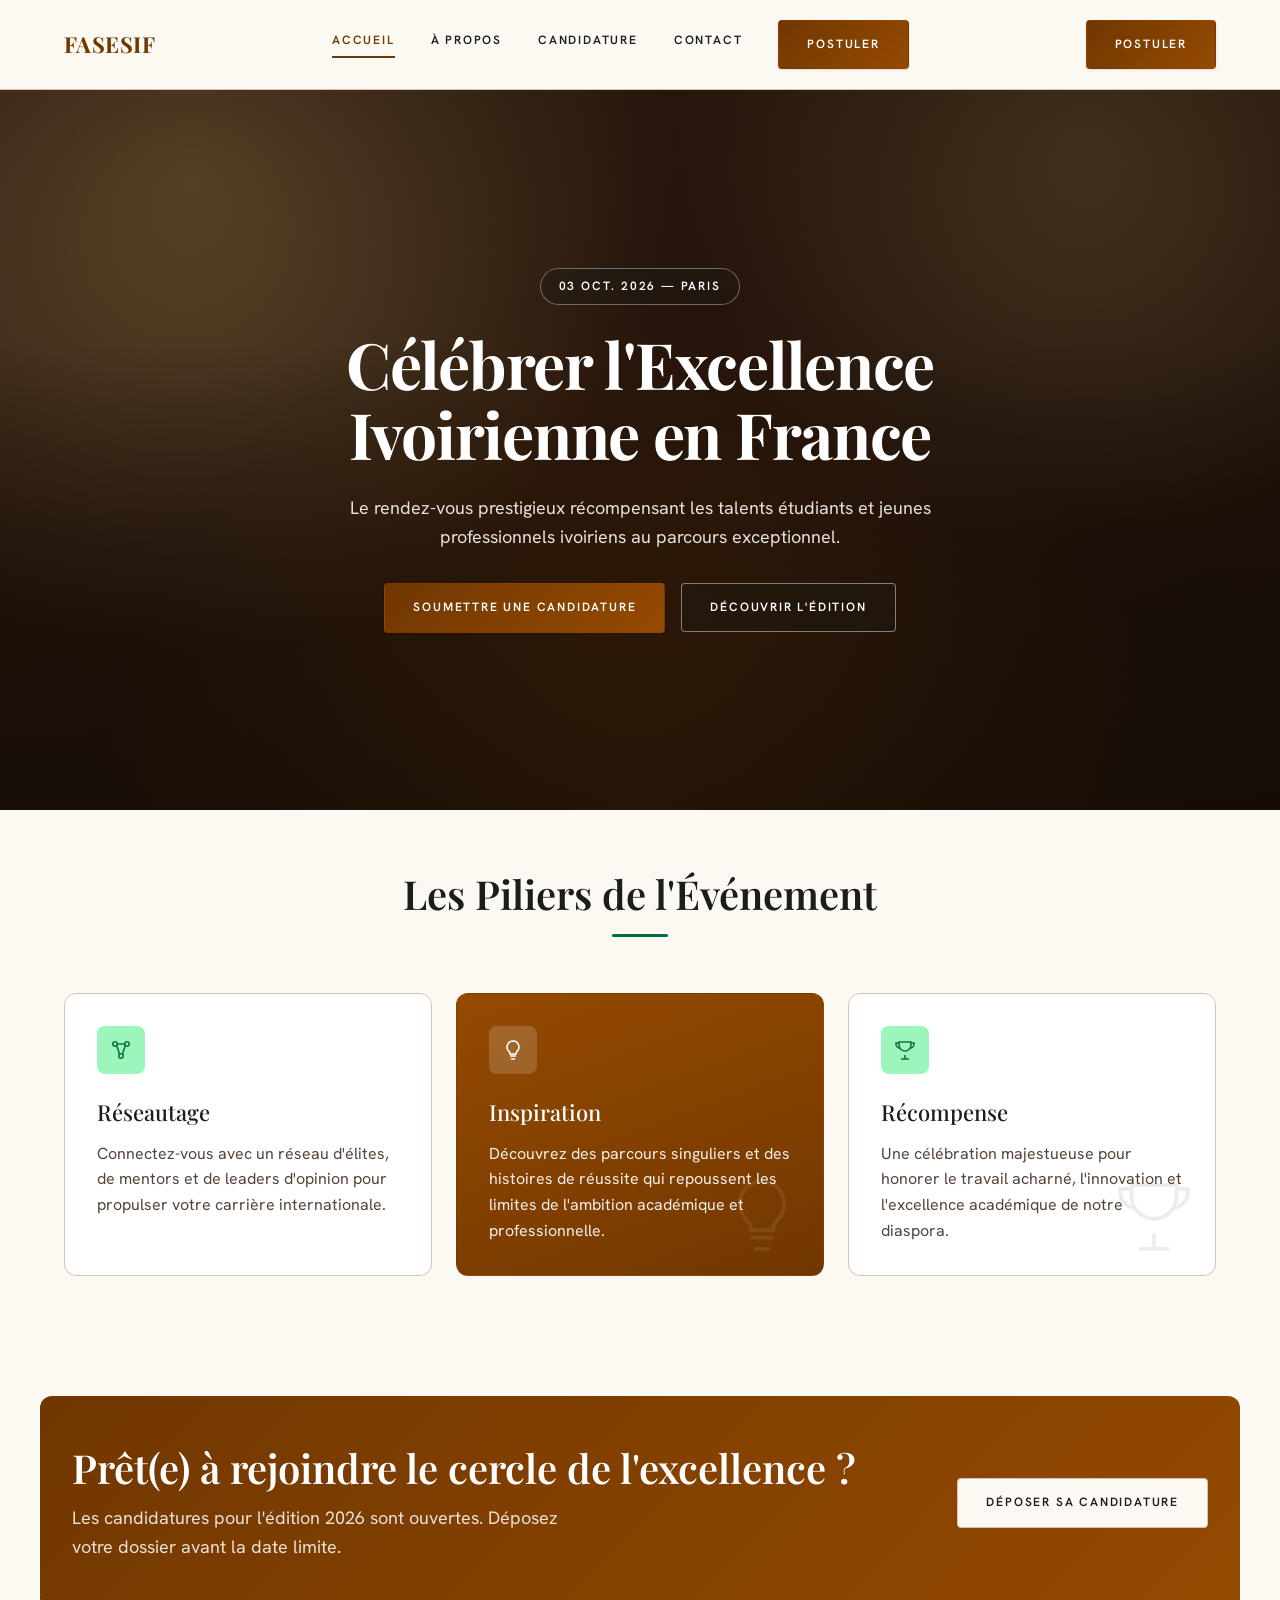
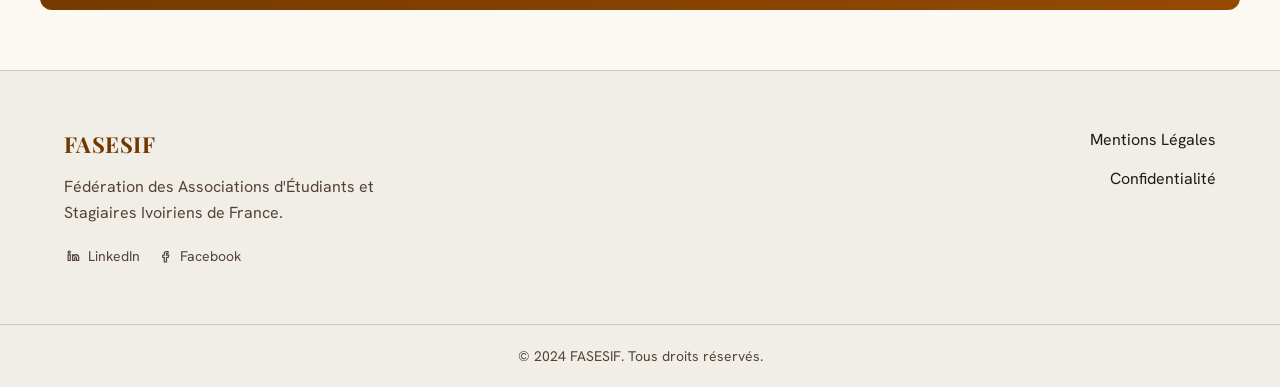
==== index.html @ 569f4da9 "commit1 debut" ====
<!DOCTYPE html>
<html lang="fr">
<head>
<meta charset="UTF-8">
<meta name="viewport" content="width=device-width, initial-scale=1.0">
<title>FASESIF — Célébrer l'Excellence Ivoirienne en France</title>
<meta name="description" content="La FASESIF récompense les talents étudiants et jeunes professionnels ivoiriens de France lors du Gala de l'Excellence Ivoirienne, le 03 octobre 2026 à Paris.">
<link rel="preconnect" href="https://fonts.googleapis.com">
<link rel="preconnect" href="https://fonts.gstatic.com" crossorigin>
<link href="https://fonts.googleapis.com/css2?family=Playfair+Display:wght@500;600;700&family=Hanken+Grotesk:wght@400;500;600&display=swap" rel="stylesheet">
<link rel="stylesheet" href="css/tokens.css">
<link rel="stylesheet" href="css/base.css">
<link rel="stylesheet" href="css/components.css">
<link rel="stylesheet" href="css/pages.css">
</head>
<body>
<a class="skip-link" href="#main">Aller au contenu</a>

<header class="site-header">
  <div class="container site-header__inner">
    <a href="index.html" class="site-header__logo">FASESIF</a>
    <nav class="site-nav" data-nav>
      <a class="site-nav__link" href="index.html" aria-current="page">Accueil</a>
      <a class="site-nav__link" href="a-propos.html">À Propos</a>
      <a class="site-nav__link" href="candidature.html">Candidature</a>
      <a class="site-nav__link" href="contact.html">Contact</a>
      <a class="btn btn-primary" href="candidature.html">Postuler</a>
    </nav>
    <div class="site-header__actions">
      <a class="btn btn-primary" href="candidature.html">Postuler</a>
      <button class="nav-toggle" data-nav-toggle aria-expanded="false" aria-controls="site-nav" aria-label="Ouvrir le menu">
        <svg viewBox="0 0 24 24" fill="none" stroke="currentColor" stroke-width="1.6"><line x1="3" y1="6" x2="21" y2="6"/><line x1="3" y1="12" x2="21" y2="12"/><line x1="3" y1="18" x2="21" y2="18"/></svg>
      </button>
    </div>
  </div>
</header>

<main id="main">

  <section class="hero hero--home">
    <div class="hero__content">
      <span class="chip chip--dark hero__eyebrow">03 OCT. 2026 — PARIS</span>
      <h1 class="display-lg hero__title">Célébrer l'Excellence Ivoirienne en France</h1>
      <p class="body-lg hero__desc">Le rendez-vous prestigieux récompensant les talents étudiants et jeunes professionnels ivoiriens au parcours exceptionnel.</p>
      <div class="hero__actions">
        <a href="candidature.html" class="btn btn-primary">Soumettre une candidature</a>
        <a href="a-propos.html" class="btn btn-on-image">Découvrir l'édition</a>
      </div>
    </div>
  </section>

  <section class="section">
    <div class="container">
      <div class="section-head">
        <h2 class="headline-lg">Les Piliers de l'Événement</h2>
        <span class="divider-accent" aria-hidden="true"></span>
      </div>

      <div class="grid-3">
        <div class="card pillar-card">
          <div class="card__icon">
            <svg viewBox="0 0 24 24" fill="none" stroke="currentColor" stroke-width="1.6"><circle cx="6" cy="6" r="2.2"/><circle cx="18" cy="6" r="2.2"/><circle cx="12" cy="18" r="2.2"/><line x1="7.6" y1="7.2" x2="10.6" y2="16.2"/><line x1="16.4" y1="7.2" x2="13.4" y2="16.2"/><line x1="8" y1="6" x2="16" y2="6"/></svg>
          </div>
          <h3 class="headline-md" style="font-size:22px; margin-bottom:14px;">Réseautage</h3>
          <p class="body-md" style="color:var(--color-on-surface-variant);">Connectez-vous avec un réseau d'élites, de mentors et de leaders d'opinion pour propulser votre carrière internationale.</p>
        </div>

        <div class="card card--filled pillar-card">
          <div class="watermark-icon" aria-hidden="true">
            <svg viewBox="0 0 24 24" fill="none" stroke="currentColor" stroke-width="1"><path d="M9 18h6M10 21h4M12 3a6 6 0 0 0-4 10.4c.7.6 1 1.4 1 2.3v.3h6v-.3c0-.9.3-1.7 1-2.3A6 6 0 0 0 12 3Z"/></svg>
          </div>
          <div class="card__icon">
            <svg viewBox="0 0 24 24" fill="none" stroke="currentColor" stroke-width="1.6"><path d="M9 18h6M10 21h4M12 3a6 6 0 0 0-4 10.4c.7.6 1 1.4 1 2.3v.3h6v-.3c0-.9.3-1.7 1-2.3A6 6 0 0 0 12 3Z"/></svg>
          </div>
          <h3 class="headline-md" style="font-size:22px; margin-bottom:14px;">Inspiration</h3>
          <p class="body-md" style="opacity:.92;">Découvrez des parcours singuliers et des histoires de réussite qui repoussent les limites de l'ambition académique et professionnelle.</p>
        </div>

        <div class="card pillar-card">
          <div class="watermark-icon" aria-hidden="true">
            <svg viewBox="0 0 24 24" fill="none" stroke="currentColor" stroke-width="1"><path d="M8 21h8M12 17v4M6 4h12v3a6 6 0 0 1-12 0V4Z"/><path d="M6 5H3v1a4 4 0 0 0 4 4M18 5h3v1a4 4 0 0 1-4 4"/></svg>
          </div>
          <div class="card__icon">
            <svg viewBox="0 0 24 24" fill="none" stroke="currentColor" stroke-width="1.6"><path d="M8 21h8M12 17v4M6 4h12v3a6 6 0 0 1-12 0V4Z"/><path d="M6 5H3v1a4 4 0 0 0 4 4M18 5h3v1a4 4 0 0 1-4 4"/></svg>
          </div>
          <h3 class="headline-md" style="font-size:22px; margin-bottom:14px;">Récompense</h3>
          <p class="body-md" style="color:var(--color-on-surface-variant);">Une célébration majestueuse pour honorer le travail acharné, l'innovation et l'excellence académique de notre diaspora.</p>
        </div>
      </div>
    </div>
  </section>

  <section class="section">
    <div class="container cta-band">
      <div>
        <h2 class="headline-lg" style="color:var(--color-on-primary);">Prêt(e) à rejoindre le cercle de l'excellence&nbsp;?</h2>
        <p class="body-lg" style="color:rgba(255,255,255,.85); margin-top:12px; max-width:520px;">Les candidatures pour l'édition 2026 sont ouvertes. Déposez votre dossier avant la date limite.</p>
      </div>
      <a href="candidature.html" class="btn btn-secondary" style="background:var(--color-surface); flex-shrink:0;">Déposer sa candidature</a>
    </div>
  </section>

</main>

<footer class="site-footer">
  <div class="container site-footer__top">
    <div class="site-footer__brand">
      <a href="index.html" class="site-header__logo">FASESIF</a>
      <p class="body-md site-footer__desc">Fédération des Associations d'Étudiants et Stagiaires Ivoiriens de France.</p>
      <div class="site-footer__social">
        <a href="#" aria-label="LinkedIn"><svg viewBox="0 0 24 24" fill="none" stroke="currentColor" stroke-width="1.6"><path d="M4 4h16v16H4z" fill="none" stroke="none"/><path d="M6.94 8.5a1.44 1.44 0 1 0 0-2.88 1.44 1.44 0 0 0 0 2.88ZM5.5 10.5h2.9V18H5.5v-7.5ZM10.5 10.5h2.78v1.03h.04c.39-.7 1.33-1.44 2.74-1.44 2.93 0 3.47 1.83 3.47 4.22V18h-2.9v-3.24c0-.77-.02-1.77-1.08-1.77-1.08 0-1.25.82-1.25 1.71V18h-2.8v-7.5Z"/></svg> LinkedIn</a>
        <a href="#" aria-label="Facebook"><svg viewBox="0 0 24 24" fill="none" stroke="currentColor" stroke-width="1.6"><path d="M14 9h2V6h-2c-1.66 0-3 1.34-3 3v2H9v3h2v6h3v-6h2.2l.8-3H14V9c0-.28.22-.5.5-.5H14Z"/></svg> Facebook</a>
      </div>
    </div>
    <div class="site-footer__links">
      <a class="body-md" href="mentions-legales.html">Mentions Légales</a>
      <a class="body-md" href="confidentialite.html">Confidentialité</a>
    </div>
  </div>
  <div class="site-footer__bottom">
    <div class="container">© 2024 FASESIF. Tous droits réservés.</div>
  </div>
</footer>

<script src="js/main.js"></script>
</body>
</html>
---- css/tokens.css ----
/* ==========================================================================
   FASESIF — Design tokens
   Source: Ivoirian Excellence design system
   ========================================================================== */

:root {
  /* Color — surfaces */
  --color-surface: #fcf9f2;
  --color-surface-dim: #dcdad3;
  --color-surface-bright: #fcf9f2;
  --color-surface-container-lowest: #ffffff;
  --color-surface-container-low: #f6f3ec;
  --color-surface-container: #f0eee7;
  --color-surface-container-high: #ebe8e1;
  --color-surface-container-highest: #e5e2db;
  --color-surface-variant: #e5e2db;

  /* Color — on-surface */
  --color-on-surface: #1c1c18;
  --color-on-surface-variant: #544338;
  --color-inverse-surface: #31312c;
  --color-inverse-on-surface: #f3f0ea;
  --color-outline: #877367;
  --color-outline-variant: #dac2b3;
  --color-outline-muted: #dec1af;

  /* Color — primary (burnt sienna) */
  --color-primary: #713700;
  --color-on-primary: #ffffff;
  --color-primary-container: #954a00;
  --color-on-primary-container: #ffcfb0;
  --color-inverse-primary: #ffb785;
  --color-surface-tint: #954a00;
  --color-primary-fixed: #ffdcc6;
  --color-primary-fixed-dim: #ffb785;
  --color-on-primary-fixed: #301400;
  --color-on-primary-fixed-variant: #713700;

  /* Color — secondary (forest green) */
  --color-secondary: #006d40;
  --color-on-secondary: #ffffff;
  --color-secondary-container: #9cf6bc;
  --color-on-secondary-container: #0f7345;
  --color-secondary-fixed: #9cf6bc;
  --color-secondary-fixed-dim: #80d9a2;
  --color-on-secondary-fixed: #002110;
  --color-on-secondary-fixed-variant: #00522f;

  /* Color — tertiary (muted gold) */
  --color-tertiary: #735c00;
  --color-on-tertiary: #ffffff;
  --color-tertiary-container: #c6a94e;
  --color-on-tertiary-container: #4e3e00;
  --color-tertiary-fixed: #ffe085;
  --color-tertiary-fixed-dim: #e3c466;
  --color-on-tertiary-fixed: #231b00;
  --color-on-tertiary-fixed-variant: #574500;

  /* Color — status */
  --color-error: #ba1a1a;
  --color-on-error: #ffffff;
  --color-error-container: #ffdad6;
  --color-on-error-container: #93000a;

  /* Color — background */
  --color-background: #fcf9f2;
  --color-on-background: #1c1c18;

  /* Color — accents used across the brief */
  --color-accent-gold: #c4a028;
  --color-text-rich-brown: #574235;

  /* Typography */
  --font-display: 'Playfair Display', Georgia, 'Times New Roman', serif;
  --font-body: 'Hanken Grotesk', -apple-system, BlinkMacSystemFont, 'Segoe UI', sans-serif;

  --type-display-lg-size: 64px;
  --type-display-lg-weight: 700;
  --type-display-lg-leading: 1.1;
  --type-display-lg-tracking: -0.02em;

  --type-headline-lg-size: 40px;
  --type-headline-lg-weight: 600;
  --type-headline-lg-leading: 1.2;

  --type-headline-lg-mobile-size: 32px;
  --type-headline-lg-mobile-weight: 600;
  --type-headline-lg-mobile-leading: 1.2;

  --type-headline-md-size: 28px;
  --type-headline-md-weight: 500;
  --type-headline-md-leading: 1.3;

  --type-body-lg-size: 18px;
  --type-body-lg-weight: 400;
  --type-body-lg-leading: 1.6;

  --type-body-md-size: 16px;
  --type-body-md-weight: 400;
  --type-body-md-leading: 1.6;

  --type-label-caps-size: 12px;
  --type-label-caps-weight: 600;
  --type-label-caps-leading: 1.0;
  --type-label-caps-tracking: 0.15em;

  /* Shape */
  --radius-sm: 0.125rem;
  --radius-default: 0.25rem;
  --radius-md: 0.375rem;
  --radius-lg: 0.5rem;
  --radius-xl: 0.75rem;
  --radius-full: 9999px;

  /* Spacing */
  --container-max: 1200px;
  --margin-mobile: 20px;
  --gutter: 24px;
  --spacing-unit: 8px;
  --section-gap: 120px;
  --section-gap-mobile: 64px;
  --card-padding: 32px;
  --card-padding-mobile: 20px;

  /* Elevation */
  --shadow-sm: 0 1px 2px rgba(28, 28, 24, 0.06), 0 1px 3px rgba(28, 28, 24, 0.08);
  --shadow-md: 0 4px 12px rgba(28, 28, 24, 0.10);
  --shadow-lg: 0 12px 32px rgba(28, 28, 24, 0.14);
}
---- css/base.css ----
/* ==========================================================================
   FASESIF — Base / Reset
   ========================================================================== */

*, *::before, *::after { box-sizing: border-box; }

html { scroll-behavior: smooth; }

@media (prefers-reduced-motion: reduce) {
  html { scroll-behavior: auto; }
  *, *::before, *::after {
    animation-duration: 0.01ms !important;
    animation-iteration-count: 1 !important;
    transition-duration: 0.01ms !important;
    scroll-behavior: auto !important;
  }
}

body {
  margin: 0;
  background: var(--color-background);
  color: var(--color-on-surface);
  font-family: var(--font-body);
  font-size: var(--type-body-md-size);
  font-weight: var(--type-body-md-weight);
  line-height: var(--type-body-md-leading);
  -webkit-font-smoothing: antialiased;
  text-rendering: optimizeLegibility;
}

img { max-width: 100%; display: block; }

a { color: inherit; text-decoration: none; }

button { font-family: inherit; cursor: pointer; }

h1, h2, h3, h4, h5, h6 {
  margin: 0;
  font-family: var(--font-display);
  color: var(--color-on-surface);
  font-weight: 600;
}

p { margin: 0; }

ul { margin: 0; padding: 0; list-style: none; }

input, textarea, select {
  font-family: inherit;
  font-size: inherit;
  color: inherit;
}

:focus-visible {
  outline: 2px solid var(--color-primary-container);
  outline-offset: 2px;
  border-radius: var(--radius-sm);
}

/* ---- Type utility classes -------------------------------------------- */

.display-lg {
  font-family: var(--font-display);
  font-size: var(--type-display-lg-size);
  font-weight: var(--type-display-lg-weight);
  line-height: var(--type-display-lg-leading);
  letter-spacing: var(--type-display-lg-tracking);
}

.headline-lg {
  font-family: var(--font-display);
  font-size: var(--type-headline-lg-size);
  font-weight: var(--type-headline-lg-weight);
  line-height: var(--type-headline-lg-leading);
}

.headline-md {
  font-family: var(--font-display);
  font-size: var(--type-headline-md-size);
  font-weight: var(--type-headline-md-weight);
  line-height: var(--type-headline-md-leading);
}

.body-lg {
  font-family: var(--font-body);
  font-size: var(--type-body-lg-size);
  line-height: var(--type-body-lg-leading);
}

.body-md {
  font-family: var(--font-body);
  font-size: var(--type-body-md-size);
  line-height: var(--type-body-md-leading);
}

.label-caps {
  font-family: var(--font-body);
  font-size: var(--type-label-caps-size);
  font-weight: var(--type-label-caps-weight);
  line-height: var(--type-label-caps-leading);
  letter-spacing: var(--type-label-caps-tracking);
  text-transform: uppercase;
}

@media (max-width: 720px) {
  .display-lg { font-size: 40px; }
  .headline-lg { font-size: var(--type-headline-lg-mobile-size); font-weight: var(--type-headline-lg-mobile-weight); line-height: var(--type-headline-lg-mobile-leading); }
}

/* ---- Layout ------------------------------------------------------------ */

.container {
  width: 100%;
  max-width: var(--container-max);
  margin-inline: auto;
  padding-inline: var(--gutter);
}

@media (max-width: 720px) {
  .container { padding-inline: var(--margin-mobile); }
}

.section {
  padding-block: calc(var(--section-gap) / 2);
}

@media (max-width: 720px) {
  .section { padding-block: calc(var(--section-gap-mobile) / 2); }
}

.section-gap-top {
  margin-top: var(--section-gap);
}

@media (max-width: 720px) {
  .section-gap-top { margin-top: var(--section-gap-mobile); }
}

.visually-hidden {
  position: absolute;
  width: 1px; height: 1px;
  padding: 0; margin: -1px;
  overflow: hidden;
  clip: rect(0, 0, 0, 0);
  white-space: nowrap;
  border: 0;
}
---- css/components.css ----
/* ==========================================================================
   FASESIF — Components
   ========================================================================== */

/* ---- Site header --------------------------------------------------------- */

.site-header {
  position: sticky;
  top: 0;
  z-index: 50;
  background: rgba(252, 249, 242, 0.95);
  backdrop-filter: blur(12px);
  -webkit-backdrop-filter: blur(12px);
  border-bottom: 1px solid var(--color-outline-variant);
}

.site-header__inner {
  display: flex;
  align-items: center;
  justify-content: space-between;
  gap: var(--gutter);
  padding-block: 20px;
}

.site-header__logo {
  font-family: var(--font-display);
  font-size: 22px;
  font-weight: 700;
  letter-spacing: 0.02em;
  color: var(--color-primary);
}

.site-nav {
  display: flex;
  align-items: center;
  gap: 36px;
}

.site-nav__link {
  font-family: var(--font-body);
  font-size: var(--type-label-caps-size);
  font-weight: var(--type-label-caps-weight);
  letter-spacing: var(--type-label-caps-tracking);
  text-transform: uppercase;
  color: var(--color-on-surface);
  padding-bottom: 6px;
  border-bottom: 2px solid transparent;
  transition: color 0.2s ease, border-color 0.2s ease;
}

.site-nav__link:hover { color: var(--color-primary); }

.site-nav__link[aria-current="page"] {
  color: var(--color-primary);
  border-bottom-color: var(--color-primary);
}

.site-header__actions {
  display: flex;
  align-items: center;
  gap: 16px;
}

.nav-toggle {
  display: none;
  background: none;
  border: none;
  padding: 8px;
  color: var(--color-on-surface);
}

.nav-toggle svg { width: 24px; height: 24px; }

@media (max-width: 860px) {
  .site-nav {
    position: fixed;
    inset: 73px 0 0 0;
    background: var(--color-surface);
    flex-direction: column;
    align-items: flex-start;
    gap: 4px;
    padding: 24px var(--margin-mobile);
    transform: translateY(-8px);
    opacity: 0;
    pointer-events: none;
    transition: opacity 0.2s ease, transform 0.2s ease;
  }

  .site-nav.is-open {
    opacity: 1;
    transform: translateY(0);
    pointer-events: auto;
  }

  .site-nav__link {
    width: 100%;
    padding-block: 14px;
    border-bottom: 1px solid var(--color-outline-variant);
  }

  .nav-toggle { display: inline-flex; }

  .site-header__actions .btn { display: none; }
  .site-nav .btn { display: inline-flex; margin-top: 12px; }
}

/* ---- Buttons -------------------------------------------------------------- */

.btn {
  display: inline-flex;
  align-items: center;
  justify-content: center;
  gap: 8px;
  padding: 14px 28px;
  border-radius: var(--radius-default);
  font-family: var(--font-body);
  font-size: var(--type-label-caps-size);
  font-weight: var(--type-label-caps-weight);
  letter-spacing: var(--type-label-caps-tracking);
  text-transform: uppercase;
  border: 1px solid transparent;
  transition: transform 0.15s ease, box-shadow 0.15s ease, background 0.15s ease, opacity 0.15s ease;
  white-space: nowrap;
}

.btn svg { width: 16px; height: 16px; }

.btn-primary {
  background: linear-gradient(135deg, var(--color-primary) 0%, var(--color-primary-container) 100%);
  color: var(--color-on-primary);
  box-shadow: var(--shadow-sm);
}

.btn-primary:hover { box-shadow: var(--shadow-md); transform: translateY(-1px); }

.btn-secondary {
  background: var(--color-surface);
  color: var(--color-on-surface);
  border-color: var(--color-outline-variant);
}

.btn-secondary:hover { border-color: var(--color-primary); color: var(--color-primary); }

.btn-on-image {
  background: rgba(28, 28, 24, 0.35);
  color: #ffffff;
  border-color: rgba(255, 255, 255, 0.45);
  backdrop-filter: blur(4px);
}

.btn-on-image:hover { background: rgba(28, 28, 24, 0.5); }

.btn-success {
  background: var(--color-secondary);
  color: var(--color-on-secondary);
}

.btn-success:hover { background: var(--color-on-secondary-container); }

.btn-ghost {
  background: transparent;
  color: var(--color-primary);
  border-color: var(--color-outline-variant);
}

.btn-block { width: 100%; }

.btn:disabled { opacity: 0.5; cursor: not-allowed; transform: none !important; }

/* ---- Chips / badges --------------------------------------------------------- */

.chip {
  display: inline-flex;
  align-items: center;
  gap: 6px;
  padding: 6px 14px;
  border-radius: var(--radius-full);
  font-family: var(--font-body);
  font-size: var(--type-label-caps-size);
  font-weight: var(--type-label-caps-weight);
  letter-spacing: var(--type-label-caps-tracking);
  text-transform: uppercase;
  border: 1px solid var(--color-outline-variant);
  background: var(--color-surface-container-lowest);
  color: var(--color-on-surface-variant);
}

.chip--secondary {
  background: rgba(156, 246, 188, 0.2);
  border-color: rgba(0, 109, 64, 0.3);
  color: var(--color-on-secondary-container);
}

.chip--dark {
  background: rgba(28, 28, 24, 0.55);
  border-color: rgba(255, 255, 255, 0.3);
  color: #ffffff;
  backdrop-filter: blur(4px);
}

.chip--gold {
  background: rgba(196, 160, 40, 0.16);
  border-color: rgba(196, 160, 40, 0.4);
  color: var(--color-on-tertiary-container);
}

/* ---- Cards ------------------------------------------------------------------ */

.card {
  background: var(--color-surface-container-lowest);
  border: 1px solid var(--color-outline-variant);
  border-radius: var(--radius-xl);
  padding: var(--card-padding);
}

@media (max-width: 720px) {
  .card { padding: var(--card-padding-mobile); }
}

.card--filled {
  background: linear-gradient(160deg, var(--color-primary-container) 0%, var(--color-primary) 100%);
  color: var(--color-on-primary);
  border-color: transparent;
}

.card--filled .card__title,
.card--filled h3 { color: var(--color-on-primary); }

.card__icon {
  width: 48px;
  height: 48px;
  display: inline-flex;
  align-items: center;
  justify-content: center;
  border-radius: var(--radius-lg);
  background: var(--color-secondary-container);
  color: var(--color-on-secondary-container);
  margin-bottom: 24px;
}

.card--filled .card__icon {
  background: rgba(255, 255, 255, 0.16);
  color: var(--color-on-primary);
}

.card__icon svg { width: 24px; height: 24px; }

/* ---- Site footer -------------------------------------------------------------- */

.site-footer {
  background: var(--color-surface-container);
  border-top: 1px solid var(--color-outline-variant);
}

.site-footer__top {
  padding-block: 56px;
  display: flex;
  flex-wrap: wrap;
  justify-content: space-between;
  gap: 32px;
}

.site-footer__brand .site-header__logo { margin-bottom: 12px; display: block; }

.site-footer__desc {
  max-width: 320px;
  color: var(--color-on-surface-variant);
}

.site-footer__social {
  display: flex;
  gap: 16px;
  margin-top: 20px;
}

.site-footer__social a {
  display: inline-flex;
  align-items: center;
  gap: 6px;
  color: var(--color-on-surface-variant);
  font-size: 14px;
}

.site-footer__social svg { width: 18px; height: 18px; }

.site-footer__links {
  display: flex;
  flex-direction: column;
  gap: 14px;
  align-items: flex-end;
}

@media (max-width: 600px) {
  .site-footer__links { align-items: flex-start; }
}

.site-footer__bottom {
  border-top: 1px solid var(--color-outline-variant);
  padding-block: 20px;
  text-align: center;
  color: var(--color-on-surface-variant);
  font-size: 14px;
}

/* ---- Forms ---------------------------------------------------------------------- */

.field { display: flex; flex-direction: column; gap: 8px; margin-bottom: 24px; }

.field__label {
  font-family: var(--font-body);
  font-size: var(--type-label-caps-size);
  font-weight: var(--type-label-caps-weight);
  letter-spacing: var(--type-label-caps-tracking);
  text-transform: uppercase;
  color: var(--color-on-surface-variant);
}

.field__input,
.field__select,
.field__textarea {
  width: 100%;
  background: var(--color-surface-container-lowest);
  border: 1px solid var(--color-outline-variant);
  border-radius: var(--radius-default);
  padding: 14px 16px;
  font-size: var(--type-body-md-size);
  color: var(--color-on-surface);
  transition: border-color 0.15s ease, box-shadow 0.15s ease;
}

.field__input::placeholder,
.field__textarea::placeholder { color: var(--color-outline); }

.field__input:focus,
.field__select:focus,
.field__textarea:focus {
  outline: none;
  border-color: var(--color-primary-container);
  box-shadow: 0 0 0 3px rgba(149, 74, 0, 0.14);
}

.field__textarea { resize: vertical; min-height: 140px; }

.field-row {
  display: grid;
  grid-template-columns: 1fr 1fr;
  gap: 24px;
}

@media (max-width: 640px) {
  .field-row { grid-template-columns: 1fr; }
}

.upload {
  border: 1px dashed var(--color-outline-variant);
  border-radius: var(--radius-lg);
  background: var(--color-surface-container-low);
  padding: 28px 16px;
  text-align: center;
  cursor: pointer;
  transition: border-color 0.15s ease, background 0.15s ease;
}

.upload:hover, .upload:focus-visible { border-color: var(--color-primary-container); background: var(--color-surface-container); }

.upload__icon {
  width: 40px;
  height: 40px;
  margin: 0 auto 14px;
  display: inline-flex;
  align-items: center;
  justify-content: center;
  border-radius: var(--radius-md);
  background: var(--color-surface-container-highest);
  color: var(--color-primary);
}

.upload__icon svg { width: 20px; height: 20px; }

.upload__label {
  font-family: var(--font-body);
  font-size: var(--type-label-caps-size);
  font-weight: var(--type-label-caps-weight);
  letter-spacing: 0.04em;
  color: var(--color-on-surface);
  margin-bottom: 4px;
}

.upload__hint { font-size: 13px; color: var(--color-outline); }

.upload.has-file { border-style: solid; border-color: var(--color-secondary); background: rgba(156, 246, 188, 0.12); }
.upload.has-file .upload__icon { background: var(--color-secondary-container); color: var(--color-on-secondary-container); }

.upload input[type="file"] { display: none; }

/* ---- Stepper (multi-step candidature) ------------------------------------------- */

.stepper {
  display: flex;
  align-items: center;
  justify-content: center;
  gap: 12px;
  margin: 48px auto;
  max-width: 640px;
}

.stepper__step {
  display: flex;
  flex-direction: column;
  align-items: center;
  gap: 10px;
  min-width: 90px;
}

.stepper__circle {
  width: 40px;
  height: 40px;
  border-radius: var(--radius-full);
  display: flex;
  align-items: center;
  justify-content: center;
  font-family: var(--font-body);
  font-weight: 600;
  font-size: 15px;
  border: 1px solid var(--color-outline-variant);
  color: var(--color-outline);
  background: var(--color-surface);
  transition: all 0.2s ease;
}

.stepper__circle svg { width: 18px; height: 18px; }

.stepper__label {
  font-family: var(--font-body);
  font-size: var(--type-label-caps-size);
  font-weight: var(--type-label-caps-weight);
  letter-spacing: 0.06em;
  text-transform: uppercase;
  color: var(--color-outline);
  white-space: nowrap;
}

.stepper__line {
  flex: 1;
  height: 1px;
  background: var(--color-outline-variant);
  margin-bottom: 24px;
  min-width: 40px;
}

.stepper__step.is-done .stepper__circle {
  background: var(--color-secondary-container);
  border-color: var(--color-secondary);
  color: var(--color-on-secondary-container);
}
.stepper__step.is-done .stepper__label { color: var(--color-secondary); }
.stepper__step.is-done + .stepper__line { background: var(--color-secondary); }

.stepper__step.is-active .stepper__circle {
  background: var(--color-primary-container);
  border-color: var(--color-primary-container);
  color: var(--color-on-primary);
}
.stepper__step.is-active .stepper__label { color: var(--color-primary); }

/* ---- Hero (image + overlay) ------------------------------------------------------ */

.hero {
  position: relative;
  min-height: 720px;
  display: flex;
  align-items: center;
  justify-content: center;
  text-align: center;
  overflow: hidden;
  color: #ffffff;
  background-size: cover;
  background-position: center;
}

.hero::before {
  content: "";
  position: absolute;
  inset: 0;
  background:
    linear-gradient(180deg, rgba(28,18,10,0.55) 0%, rgba(28,18,10,0.35) 35%, rgba(20,13,7,0.78) 100%);
}

.hero--compact { min-height: 520px; }

.hero__content {
  position: relative;
  z-index: 1;
  max-width: 760px;
  padding: 0 var(--margin-mobile);
  display: flex;
  flex-direction: column;
  align-items: center;
  gap: 24px;
}

.hero__eyebrow {
  padding: 8px 18px;
  border-radius: var(--radius-full);
  background: rgba(28, 28, 24, 0.4);
  border: 1px solid rgba(255,255,255,0.35);
  backdrop-filter: blur(6px);
}

.hero__title { color: #ffffff; }

.hero__desc { color: rgba(255,255,255,0.88); max-width: 640px; }

.hero__actions {
  display: flex;
  gap: 16px;
  flex-wrap: wrap;
  justify-content: center;
  margin-top: 8px;
}

/* ---- FAQ accordion ------------------------------------------------------------- */

.accordion__item {
  border: 1px solid var(--color-outline-variant);
  border-radius: var(--radius-lg);
  background: var(--color-surface-container-lowest);
  margin-bottom: 14px;
  overflow: hidden;
}

.accordion__trigger {
  width: 100%;
  display: flex;
  align-items: center;
  justify-content: space-between;
  gap: 16px;
  background: none;
  border: none;
  padding: 20px 24px;
  text-align: left;
  font-family: var(--font-display);
  font-size: 17px;
  font-weight: 600;
  color: var(--color-primary);
}

.accordion__trigger svg { width: 18px; height: 18px; flex-shrink: 0; transition: transform 0.2s ease; }

.accordion__item.is-open .accordion__trigger svg { transform: rotate(180deg); }

.accordion__panel {
  max-height: 0;
  overflow: hidden;
  transition: max-height 0.25s ease;
}

.accordion__panel-inner {
  padding: 0 24px 22px;
  color: var(--color-on-surface-variant);
  line-height: 1.7;
}

/* ---- Misc ------------------------------------------------------------------------ */

.divider-accent {
  width: 56px;
  height: 3px;
  background: var(--color-secondary);
  border-radius: var(--radius-full);
  margin-inline: auto;
}

.section-head {
  text-align: center;
  display: flex;
  flex-direction: column;
  align-items: center;
  gap: 16px;
  margin-bottom: 56px;
}

.grid-3 {
  display: grid;
  grid-template-columns: repeat(3, 1fr);
  gap: var(--gutter);
}

@media (max-width: 860px) {
  .grid-3 { grid-template-columns: 1fr; }
}

.watermark-icon {
  position: absolute;
  right: 16px;
  bottom: 8px;
  opacity: 0.08;
}

.watermark-icon svg { width: 90px; height: 90px; }

.skip-link {
  position: absolute;
  left: -999px;
  top: 0;
  background: var(--color-primary);
  color: #fff;
  padding: 12px 20px;
  z-index: 100;
  border-radius: 0 0 var(--radius-md) 0;
}

.skip-link:focus { left: 0; }
---- css/pages.css ----
/* ==========================================================================
   FASESIF — Page-specific styles
   ========================================================================== */

.pillar-card { position: relative; overflow: hidden; }

/* ---- Hero background treatments --------------------------------------------
   No photography assets are bundled with this template. Each hero uses a
   layered radial/linear gradient in the brand's burnt-sienna / gold palette
   to suggest warm ballroom lighting (chandeliers, candle-lit tables) without
   relying on external images. Swap the `background` declaration for a real
   photo (e.g. background: url('assets/img/hero-gala.jpg') center/cover;)
   whenever venue photography is available.
------------------------------------------------------------------------- */

.hero {
  background-color: #2b1608;
  background-image:
    radial-gradient(circle at 20% 15%, rgba(255, 224, 133, 0.35), transparent 40%),
    radial-gradient(circle at 80% 10%, rgba(255, 224, 133, 0.22), transparent 35%),
    radial-gradient(circle at 50% 100%, rgba(149, 74, 0, 0.55), transparent 60%),
    linear-gradient(160deg, #3a1e0c 0%, #201005 60%, #150b04 100%);
}

.hero--home {
  background-image:
    radial-gradient(circle at 15% 12%, rgba(255, 224, 133, 0.4), transparent 38%),
    radial-gradient(circle at 85% 8%, rgba(255, 224, 133, 0.28), transparent 32%),
    radial-gradient(circle at 50% 105%, rgba(149, 74, 0, 0.6), transparent 55%),
    linear-gradient(160deg, #3d2010 0%, #22110a 55%, #150c07 100%);
}

.hero--candidature {
  background-image:
    radial-gradient(circle at 25% 20%, rgba(196, 160, 40, 0.3), transparent 40%),
    radial-gradient(circle at 75% 15%, rgba(255, 224, 133, 0.2), transparent 35%),
    linear-gradient(180deg, rgba(28,18,10,0.2) 0%, rgba(20,13,7,0.85) 100%),
    linear-gradient(160deg, #442411 0%, #24120a 60%, #150b04 100%);
}

/* CTA band on homepage */
.cta-band {
  background: linear-gradient(135deg, var(--color-primary) 0%, var(--color-primary-container) 100%);
  border-radius: var(--radius-xl);
  padding: 48px var(--card-padding);
  display: flex;
  align-items: center;
  justify-content: space-between;
  gap: 24px;
  flex-wrap: wrap;
}

@media (max-width: 640px) {
  .cta-band { flex-direction: column; text-align: center; padding: 36px var(--card-padding-mobile); }
}

/* ---- À propos page ---- */

.about-grid {
  display: grid;
  grid-template-columns: 1.4fr 1fr;
  gap: var(--gutter);
  align-items: stretch;
}

@media (max-width: 860px) {
  .about-grid { grid-template-columns: 1fr; }
}

.about-photo {
  border-radius: var(--radius-xl);
  height: 380px;
  margin-top: var(--gutter);
  background-color: #2b1608;
  background-image:
    radial-gradient(circle at 30% 20%, rgba(255, 224, 133, 0.3), transparent 40%),
    radial-gradient(circle at 75% 60%, rgba(0, 109, 64, 0.25), transparent 45%),
    linear-gradient(150deg, #3d2010 0%, #201005 100%);
}

.event-tag-row { display: flex; gap: 10px; flex-wrap: wrap; margin-top: 20px; }

.prize-grid {
  display: grid;
  grid-template-columns: 1.3fr 1fr;
  gap: 56px;
  align-items: start;
}

@media (max-width: 860px) {
  .prize-grid { grid-template-columns: 1fr; }
}

.laureate-card {
  display: flex;
  align-items: center;
  gap: 16px;
  padding: 16px;
  border: 1px solid var(--color-outline-variant);
  border-radius: var(--radius-lg);
  background: var(--color-surface-container-lowest);
}

.laureate-card + .laureate-card { margin-top: 12px; }

.laureate-avatar {
  width: 48px;
  height: 48px;
  border-radius: var(--radius-md);
  flex-shrink: 0;
  background: linear-gradient(150deg, var(--color-primary-container), var(--color-tertiary-container));
}

.faq-wrap {
  border: 1px dashed var(--color-outline-variant);
  border-radius: var(--radius-xl);
  padding: 48px var(--card-padding);
  background-image: radial-gradient(var(--color-outline-variant) 1px, transparent 1px);
  background-size: 16px 16px;
}

@media (max-width: 640px) { .faq-wrap { padding: 32px var(--card-padding-mobile); } }

/* ---- Candidature landing (simple form) ---- */

.candidature-grid {
  display: grid;
  grid-template-columns: 0.9fr 1.1fr;
  gap: 56px;
  align-items: start;
}

@media (max-width: 900px) {
  .candidature-grid { grid-template-columns: 1fr; }
}

.criteria-list { display: flex; flex-direction: column; gap: 16px; margin-top: 28px; }

.criteria-item { display: flex; align-items: flex-start; gap: 12px; }

.criteria-item svg {
  width: 20px; height: 20px; flex-shrink: 0; margin-top: 2px;
  color: var(--color-secondary);
}

.upload-row { display: grid; grid-template-columns: 1fr 1fr; gap: 20px; margin-bottom: 28px; }

@media (max-width: 560px) { .upload-row { grid-template-columns: 1fr; } }

/* ---- Contact page ---- */

.contact-grid {
  display: grid;
  grid-template-columns: 0.8fr 1.2fr;
  gap: var(--gutter);
  align-items: start;
}

@media (max-width: 900px) { .contact-grid { grid-template-columns: 1fr; } }

.contact-item { display: flex; gap: 16px; margin-bottom: 28px; }

.contact-item__icon {
  width: 44px; height: 44px; flex-shrink: 0;
  border-radius: var(--radius-md);
  background: var(--color-secondary-container);
  color: var(--color-on-secondary-container);
  display: flex; align-items: center; justify-content: center;
}

.contact-item__icon svg { width: 20px; height: 20px; }

.contact-item__label { color: var(--color-primary); margin-bottom: 4px; }

.map-panel {
  position: relative;
  border-radius: var(--radius-xl);
  overflow: hidden;
  border: 1px solid var(--color-outline-variant);
  height: 340px;
  background-color: var(--color-surface-container-low);
  background-image:
    linear-gradient(var(--color-outline-variant) 1px, transparent 1px),
    linear-gradient(90deg, var(--color-outline-variant) 1px, transparent 1px);
  background-size: 36px 36px;
}

.map-pin {
  position: absolute;
  bottom: 24px;
  left: 24px;
  right: 24px;
  max-width: 340px;
  background: var(--color-surface-container-lowest);
  border: 1px solid var(--color-outline-variant);
  border-radius: var(--radius-lg);
  padding: 18px 20px;
  box-shadow: var(--shadow-md);
}

/* ---- Wizard (multi-step candidature) ---- */

.wizard-header {
  text-align: center;
  padding-block: 56px 0;
}

.wizard-shell {
  max-width: 700px;
  margin: 0 auto;
  padding-bottom: 96px;
}

.wizard-panel-footer {
  display: flex;
  align-items: center;
  justify-content: space-between;
  margin-top: 40px;
  padding-top: 28px;
  border-top: 1px solid var(--color-outline-variant);
}

.wizard-help {
  text-align: center;
  color: var(--color-outline);
  padding-bottom: 64px;
}

/* ---- Success screen ---- */

.success-shell {
  max-width: 640px;
  margin: 0 auto;
  padding-block: 72px;
  text-align: center;
}

.success-icon {
  width: 96px; height: 96px;
  border-radius: var(--radius-xl);
  background: var(--color-surface-container-highest);
  margin: 0 auto 32px;
  display: flex; align-items: center; justify-content: center;
}

.success-icon svg { width: 44px; height: 44px; color: var(--color-secondary); }

.next-steps-grid {
  display: grid;
  grid-template-columns: 1fr 1fr;
  gap: 24px;
  margin-top: 40px;
  text-align: left;
}

@media (max-width: 620px) { .next-steps-grid { grid-template-columns: 1fr; } }

.next-step-card {
  background: var(--color-surface-container-low);
  border-radius: var(--radius-lg);
  padding: 28px;
}

.next-step-card__icon {
  width: 44px; height: 44px;
  border-radius: var(--radius-md);
  background: var(--color-surface-container-lowest);
  border: 1px solid var(--color-outline-variant);
  display: flex; align-items: center; justify-content: center;
  color: var(--color-primary);
  margin-bottom: 16px;
}

.next-step-card__icon svg { width: 20px; height: 20px; }
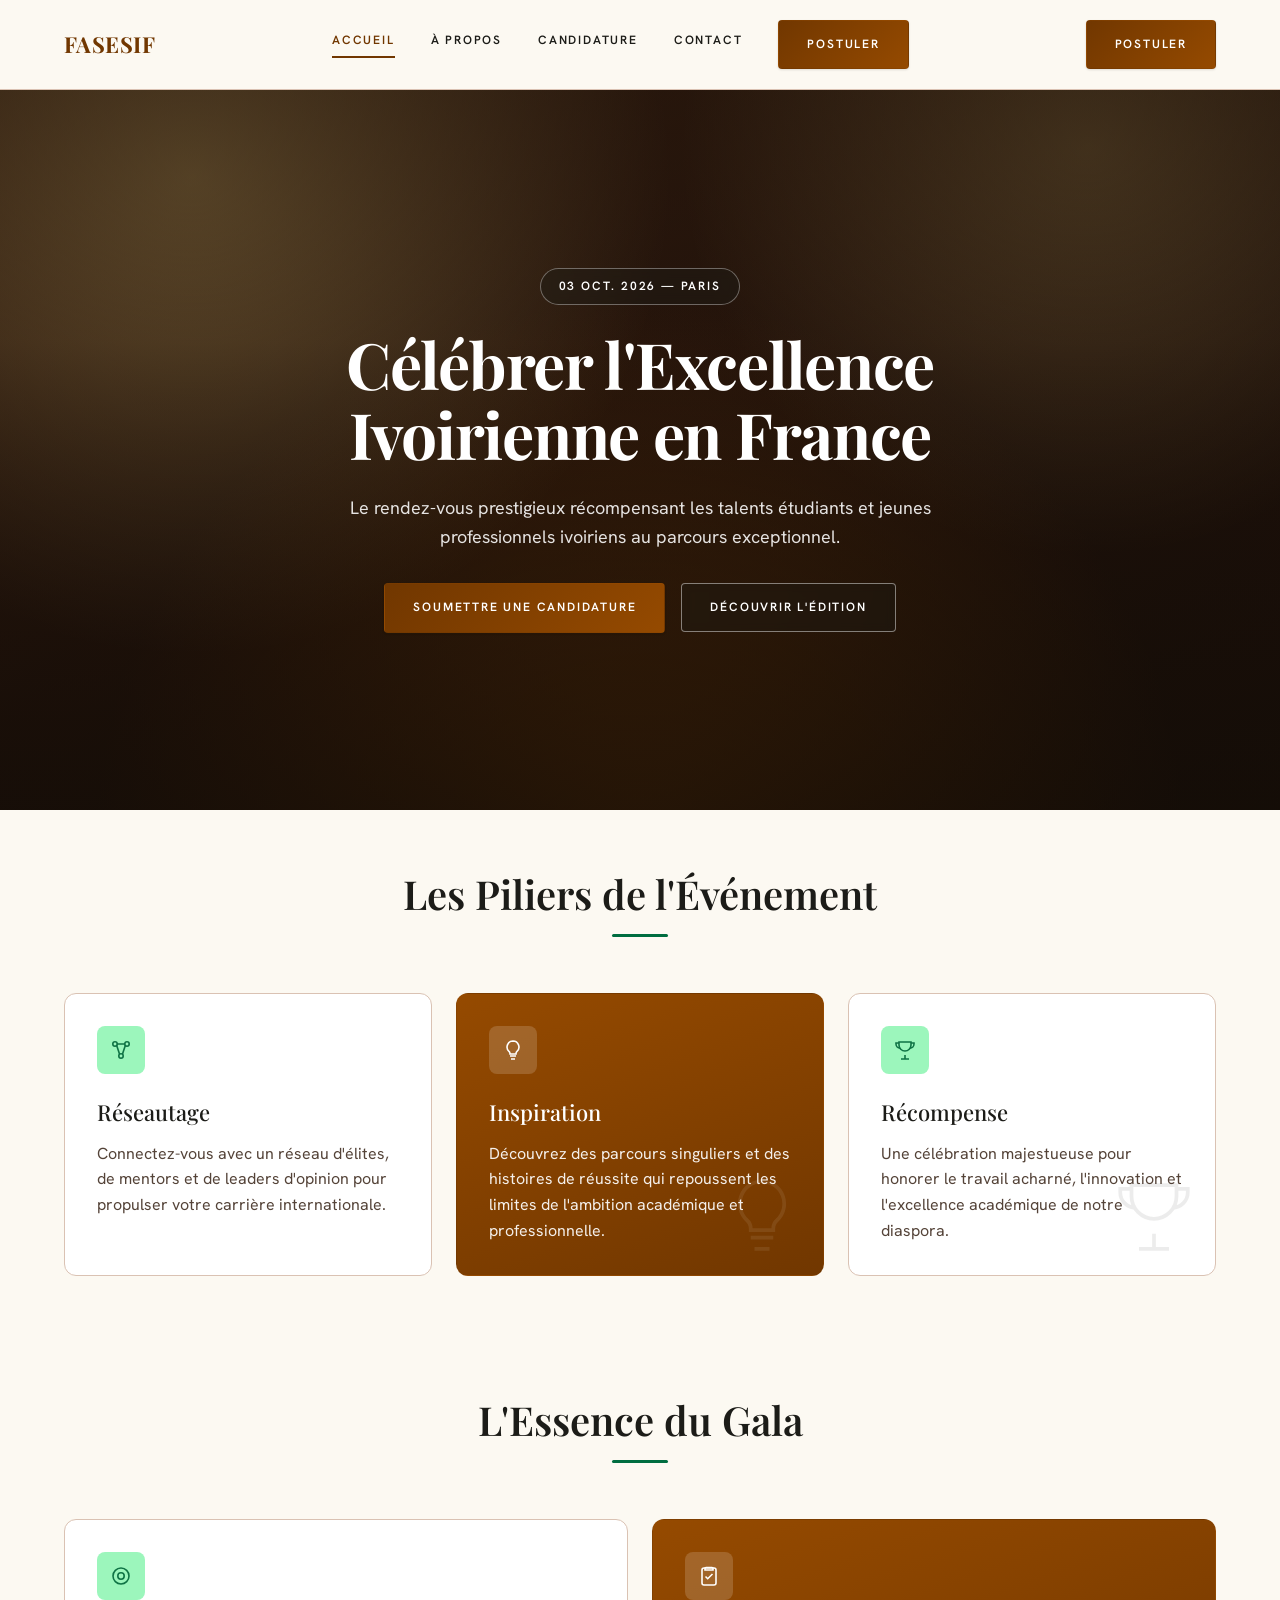
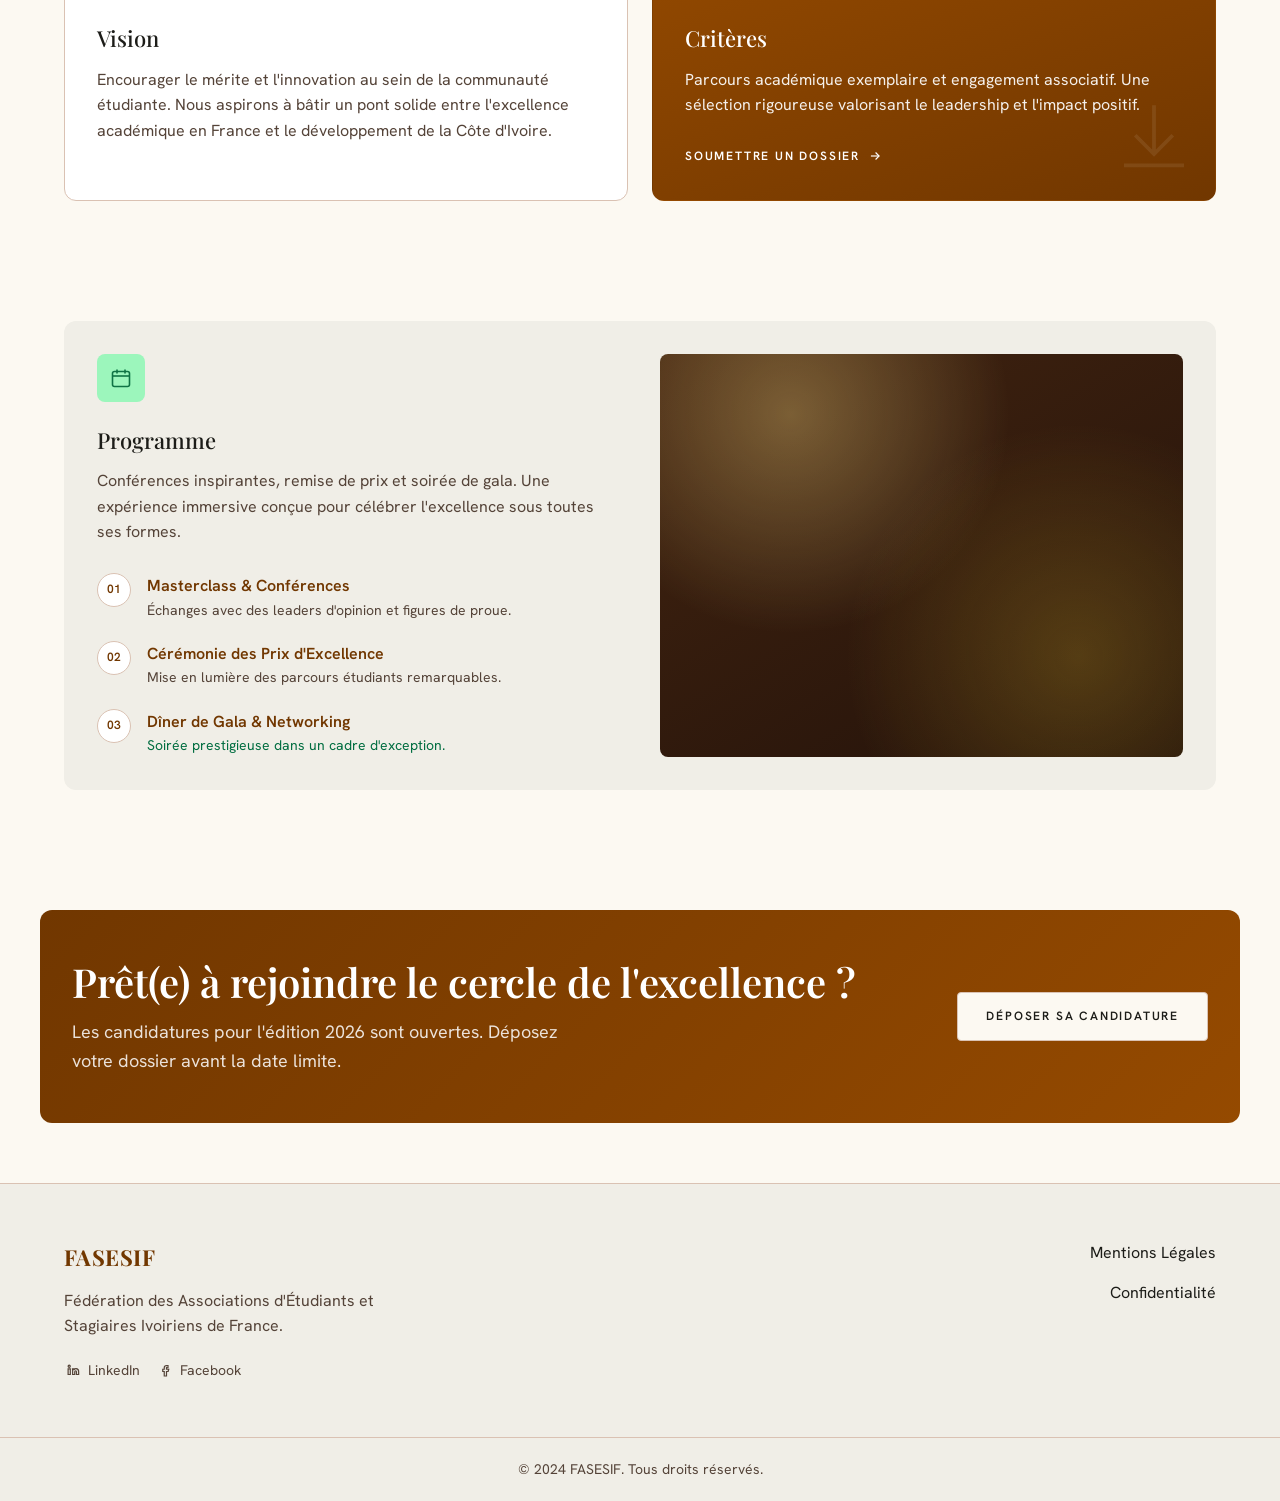
==== commit 56711e8e: "commit2" ====
--- a/index.html
+++ b/index.html
@@ -91,6 +91,78 @@
   </section>
 
   <section class="section">
+    <div class="container">
+      <div class="section-head">
+        <h2 class="headline-lg">L'Essence du Gala</h2>
+        <span class="divider-accent" aria-hidden="true"></span>
+      </div>
+
+      <div class="essence-top-grid">
+        <div class="card">
+          <div class="card__icon">
+            <svg viewBox="0 0 24 24" fill="none" stroke="currentColor" stroke-width="1.6"><circle cx="12" cy="12" r="8"/><circle cx="12" cy="12" r="3.2"/></svg>
+          </div>
+          <h3 class="headline-md" style="font-size:22px; margin-bottom:14px;">Vision</h3>
+          <p class="body-md" style="color:var(--color-on-surface-variant);">Encourager le mérite et l'innovation au sein de la communauté étudiante. Nous aspirons à bâtir un pont solide entre l'excellence académique en France et le développement de la Côte d'Ivoire.</p>
+        </div>
+
+        <div class="card card--filled essence-criteres">
+          <div class="watermark-icon" aria-hidden="true">
+            <svg viewBox="0 0 24 24" fill="none" stroke="currentColor" stroke-width="1"><path d="M12 3v13M7 11l5 5 5-5"/><path d="M4 19h16"/></svg>
+          </div>
+          <div class="card__icon">
+            <svg viewBox="0 0 24 24" fill="none" stroke="currentColor" stroke-width="1.6"><rect x="5" y="4" width="14" height="17" rx="2"/><path d="M9 3.5h6a1 1 0 0 1 1 1V6H8V4.5a1 1 0 0 1 1-1Z"/><polyline points="8.5 12.5 10.7 14.7 15.5 10"/></svg>
+          </div>
+          <h3 class="headline-md" style="font-size:22px; margin-bottom:14px;">Critères</h3>
+          <p class="body-md" style="opacity:.92; margin-bottom:24px;">Parcours académique exemplaire et engagement associatif. Une sélection rigoureuse valorisant le leadership et l'impact positif.</p>
+          <a href="candidature.html" class="label-caps" style="color:var(--color-on-primary); display:inline-flex; align-items:center; gap:8px;">
+            Soumettre un dossier
+            <svg viewBox="0 0 24 24" width="14" height="14" fill="none" stroke="currentColor" stroke-width="2"><line x1="5" y1="12" x2="19" y2="12"/><polyline points="13 6 19 12 13 18"/></svg>
+          </a>
+        </div>
+      </div>
+
+      <div class="card essence-programme section-gap-top" style="background:var(--color-surface-container); border-color:transparent;">
+        <div class="programme-grid">
+          <div>
+            <div class="card__icon">
+              <svg viewBox="0 0 24 24" fill="none" stroke="currentColor" stroke-width="1.6"><rect x="3.5" y="5.5" width="17" height="15" rx="2"/><line x1="3.5" y1="10" x2="20.5" y2="10"/><line x1="8" y1="3.5" x2="8" y2="7.5"/><line x1="16" y1="3.5" x2="16" y2="7.5"/></svg>
+            </div>
+            <h3 class="headline-md" style="font-size:22px; margin-bottom:14px;">Programme</h3>
+            <p class="body-md" style="color:var(--color-on-surface-variant); margin-bottom:28px;">Conférences inspirantes, remise de prix et soirée de gala. Une expérience immersive conçue pour célébrer l'excellence sous toutes ses formes.</p>
+
+            <div class="programme-list">
+              <div class="programme-item">
+                <span class="programme-item__number">01</span>
+                <div>
+                  <p class="body-md" style="font-weight:600; color:var(--color-primary);">Masterclass &amp; Conférences</p>
+                  <p class="body-md" style="color:var(--color-on-surface-variant); font-size:14px;">Échanges avec des leaders d'opinion et figures de proue.</p>
+                </div>
+              </div>
+              <div class="programme-item">
+                <span class="programme-item__number">02</span>
+                <div>
+                  <p class="body-md" style="font-weight:600; color:var(--color-primary);">Cérémonie des Prix d'Excellence</p>
+                  <p class="body-md" style="color:var(--color-on-surface-variant); font-size:14px;">Mise en lumière des parcours étudiants remarquables.</p>
+                </div>
+              </div>
+              <div class="programme-item">
+                <span class="programme-item__number">03</span>
+                <div>
+                  <p class="body-md" style="font-weight:600; color:var(--color-primary);">Dîner de Gala &amp; Networking</p>
+                  <p class="body-md" style="color:var(--color-secondary); font-size:14px;">Soirée prestigieuse dans un cadre d'exception.</p>
+                </div>
+              </div>
+            </div>
+          </div>
+
+          <div class="programme-photo" role="img" aria-label="Table dressée pour le dîner de gala, avec centre de table floral et bougies, sur fond de salle de réception illuminée."></div>
+        </div>
+      </div>
+    </div>
+  </section>
+
+  <section class="section">
     <div class="container cta-band">
       <div>
         <h2 class="headline-lg" style="color:var(--color-on-primary);">Prêt(e) à rejoindre le cercle de l'excellence&nbsp;?</h2>
@@ -124,4 +196,4 @@
 
 <script src="js/main.js"></script>
 </body>
-</html>
+</html>
--- a/css/pages.css
+++ b/css/pages.css
@@ -54,6 +54,66 @@
   .cta-band { flex-direction: column; text-align: center; padding: 36px var(--card-padding-mobile); }
 }
 
+/* ---- Essence du Gala (homepage) ---- */
+
+.essence-top-grid {
+  display: grid;
+  grid-template-columns: 1fr 1fr;
+  gap: var(--gutter);
+  align-items: stretch;
+}
+
+@media (max-width: 720px) {
+  .essence-top-grid { grid-template-columns: 1fr; }
+}
+
+.essence-criteres { position: relative; overflow: hidden; }
+
+.essence-programme { padding: var(--card-padding); }
+
+@media (max-width: 720px) { .essence-programme { padding: var(--card-padding-mobile); } }
+
+.programme-grid {
+  display: grid;
+  grid-template-columns: 1fr 1fr;
+  gap: 40px;
+  align-items: center;
+}
+
+@media (max-width: 860px) {
+  .programme-grid { grid-template-columns: 1fr; }
+}
+
+.programme-list { display: flex; flex-direction: column; gap: 20px; }
+
+.programme-item { display: flex; align-items: flex-start; gap: 16px; }
+
+.programme-item__number {
+  flex-shrink: 0;
+  width: 34px; height: 34px;
+  border-radius: var(--radius-full);
+  border: 1px solid var(--color-outline-variant);
+  background: var(--color-surface-container-lowest);
+  color: var(--color-primary);
+  display: flex; align-items: center; justify-content: center;
+  font-family: var(--font-body);
+  font-size: 12px;
+  font-weight: 600;
+}
+
+.programme-photo {
+  border-radius: var(--radius-lg);
+  min-height: 320px;
+  height: 100%;
+  background-color: #2b1608;
+  background-image:
+    radial-gradient(circle at 25% 15%, rgba(255, 224, 133, 0.32), transparent 42%),
+    radial-gradient(circle at 80% 75%, rgba(196, 160, 40, 0.28), transparent 45%),
+    linear-gradient(150deg, #422410 0%, #23120a 100%);
+}
+
+@media (max-width: 860px) { .programme-photo { min-height: 240px; } }
+
 /* ---- À propos page ---- */
 
 .about-grid {
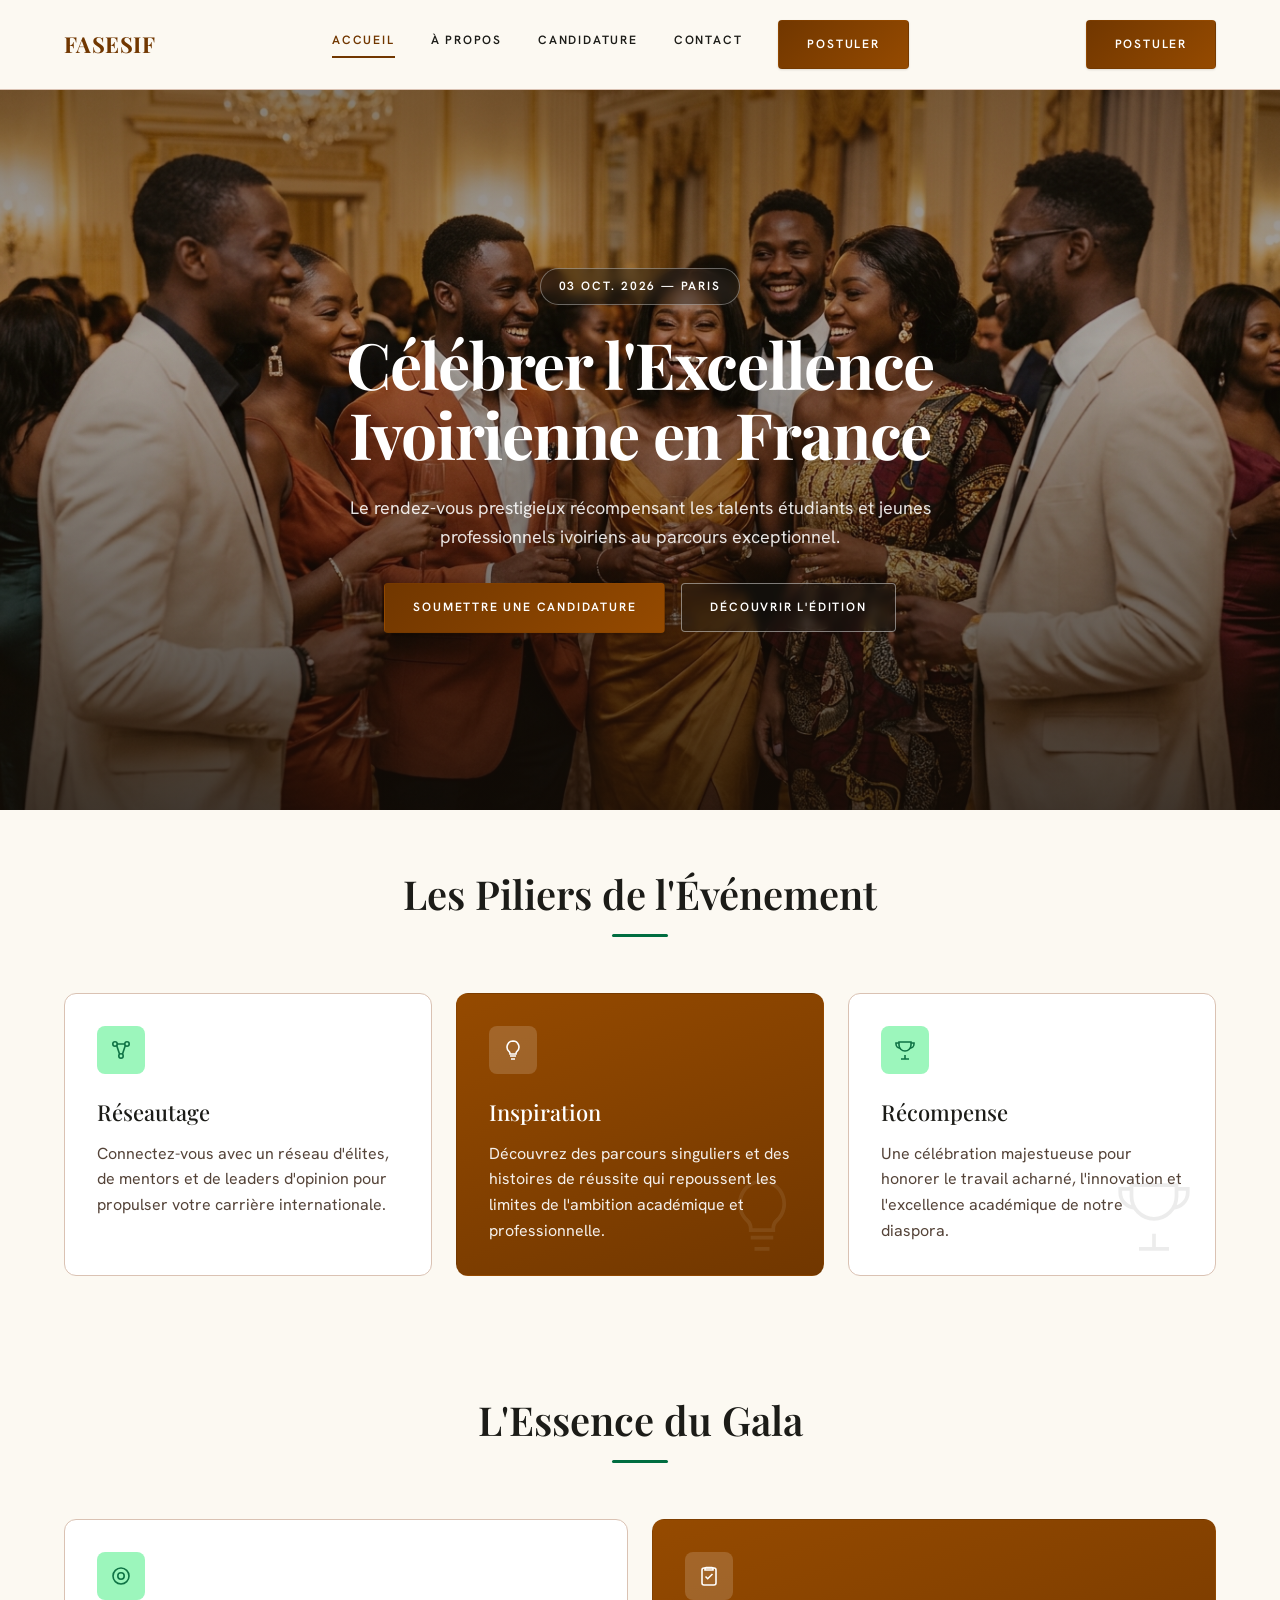
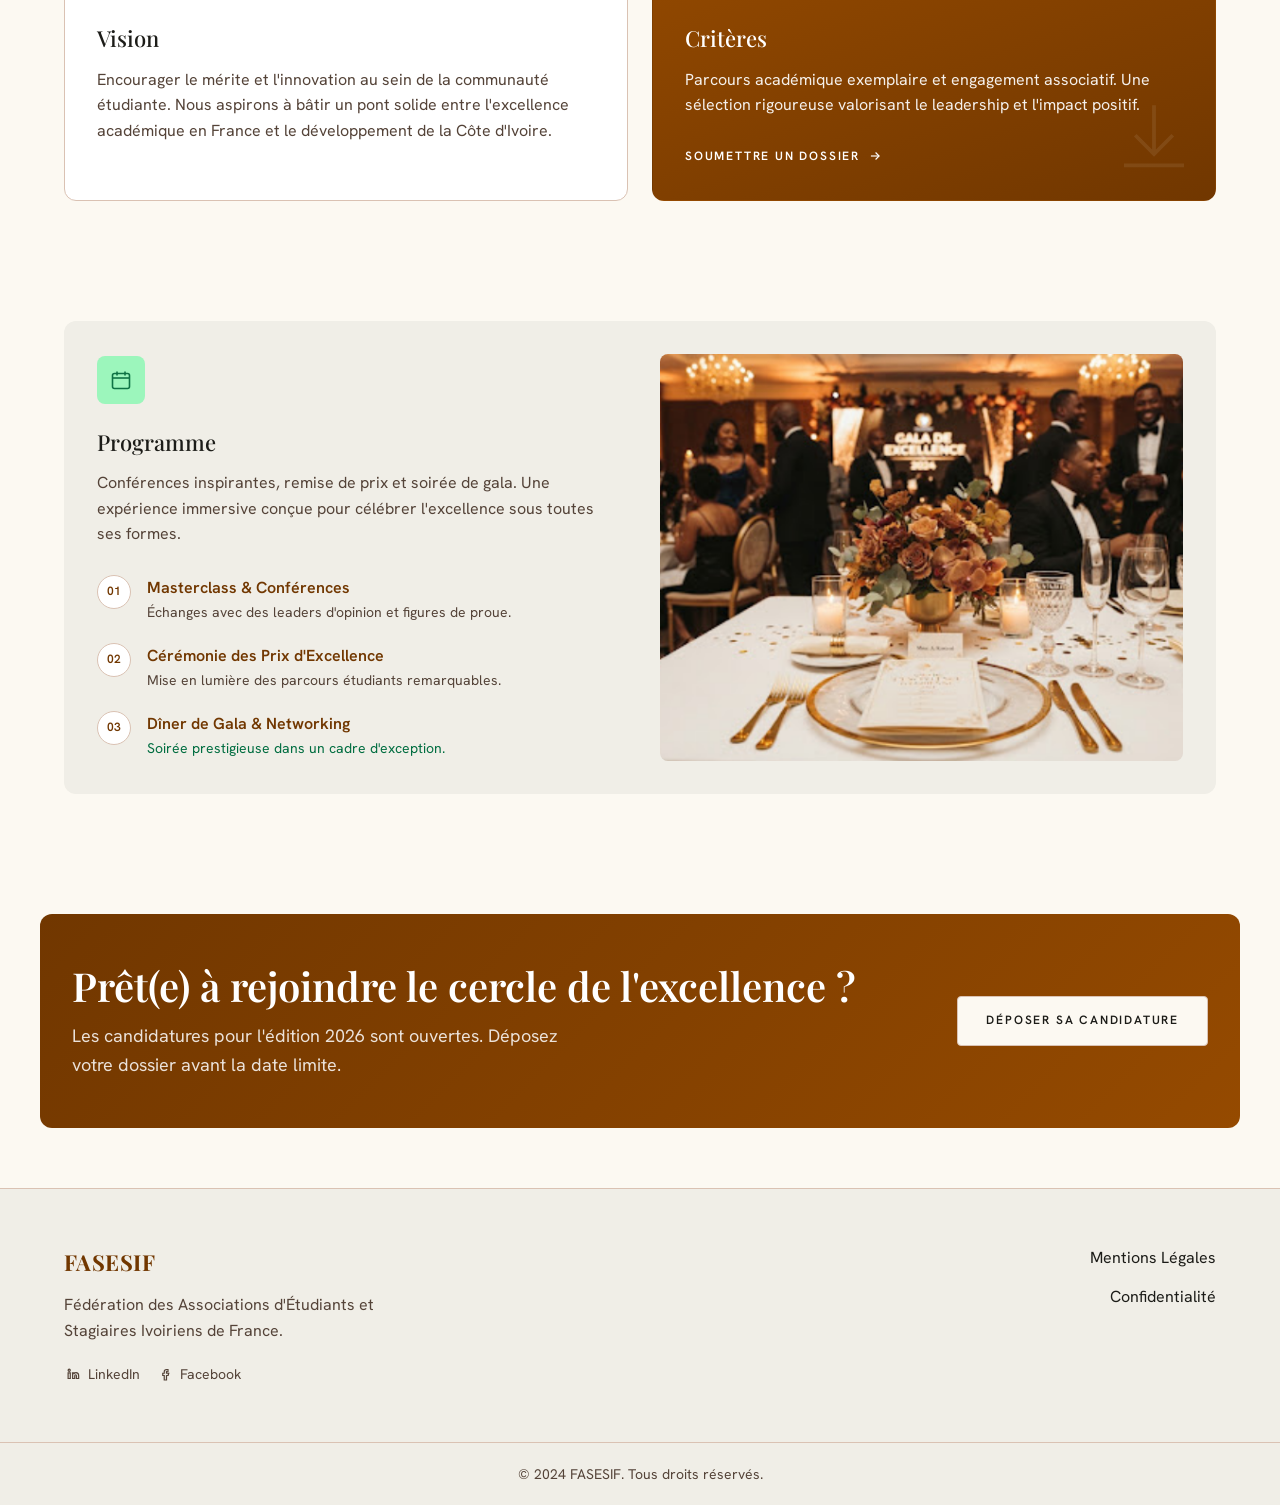
==== commit 5d97eb60: "commit3" ====
--- a/index.html
+++ b/index.html
@@ -38,7 +38,8 @@
 <main id="main">
 
   <section class="hero hero--home">
-    <div class="hero__content">
+  <img class="hero__bg-img" src="assets/img/hero-accueil.png" alt="Invités en tenue de soirée dans une salle de bal parisienne illuminée par des lustres" onerror="this.remove()">
+  <div class="hero__content">
       <span class="chip chip--dark hero__eyebrow">03 OCT. 2026 — PARIS</span>
       <h1 class="display-lg hero__title">Célébrer l'Excellence Ivoirienne en France</h1>
       <p class="body-lg hero__desc">Le rendez-vous prestigieux récompensant les talents étudiants et jeunes professionnels ivoiriens au parcours exceptionnel.</p>
@@ -156,7 +157,9 @@
             </div>
           </div>
 
-          <div class="programme-photo" role="img" aria-label="Table dressée pour le dîner de gala, avec centre de table floral et bougies, sur fond de salle de réception illuminée."></div>
+          <div class="programme-photo">
+            <img src="assets/img/programme-diner.png" alt="Table dressée pour le dîner de gala, avec centre de table floral et bougies, sur fond de salle de réception illuminée." onerror="this.remove()">
+          </div>
         </div>
       </div>
     </div>
--- a/css/components.css
+++ b/css/components.css
@@ -482,6 +482,7 @@
   content: "";
   position: absolute;
   inset: 0;
+  z-index: 1;   /* ← ajouté */
   background:
     linear-gradient(180deg, rgba(28,18,10,0.55) 0%, rgba(28,18,10,0.35) 35%, rgba(20,13,7,0.78) 100%);
 }
@@ -490,7 +491,7 @@
 
 .hero__content {
   position: relative;
-  z-index: 1;
+  z-index: 2;
   max-width: 760px;
   padding: 0 var(--margin-mobile);
   display: flex;
--- a/css/pages.css
+++ b/css/pages.css
@@ -102,6 +102,7 @@
 }
 
 .programme-photo {
+  overflow: hidden;
   border-radius: var(--radius-lg);
   min-height: 320px;
   height: 100%;
@@ -332,3 +333,27 @@
 }
 
 .next-step-card__icon svg { width: 20px; height: 20px; }
+
+.hero__bg-img {
+  position: absolute;
+  inset: 0;
+  width: 100%;
+  height: 100%;
+  object-fit: cover;
+  z-index: 0;
+}
+
+.programme-photo img {
+  width: 100%;
+  height: 100%;
+  min-height: 320px;
+  object-fit: cover;
+  display: block;
+}
+
+.about-photo img {
+  width: 100%;
+  height: 100%;
+  object-fit: cover;
+  display: block;
+}
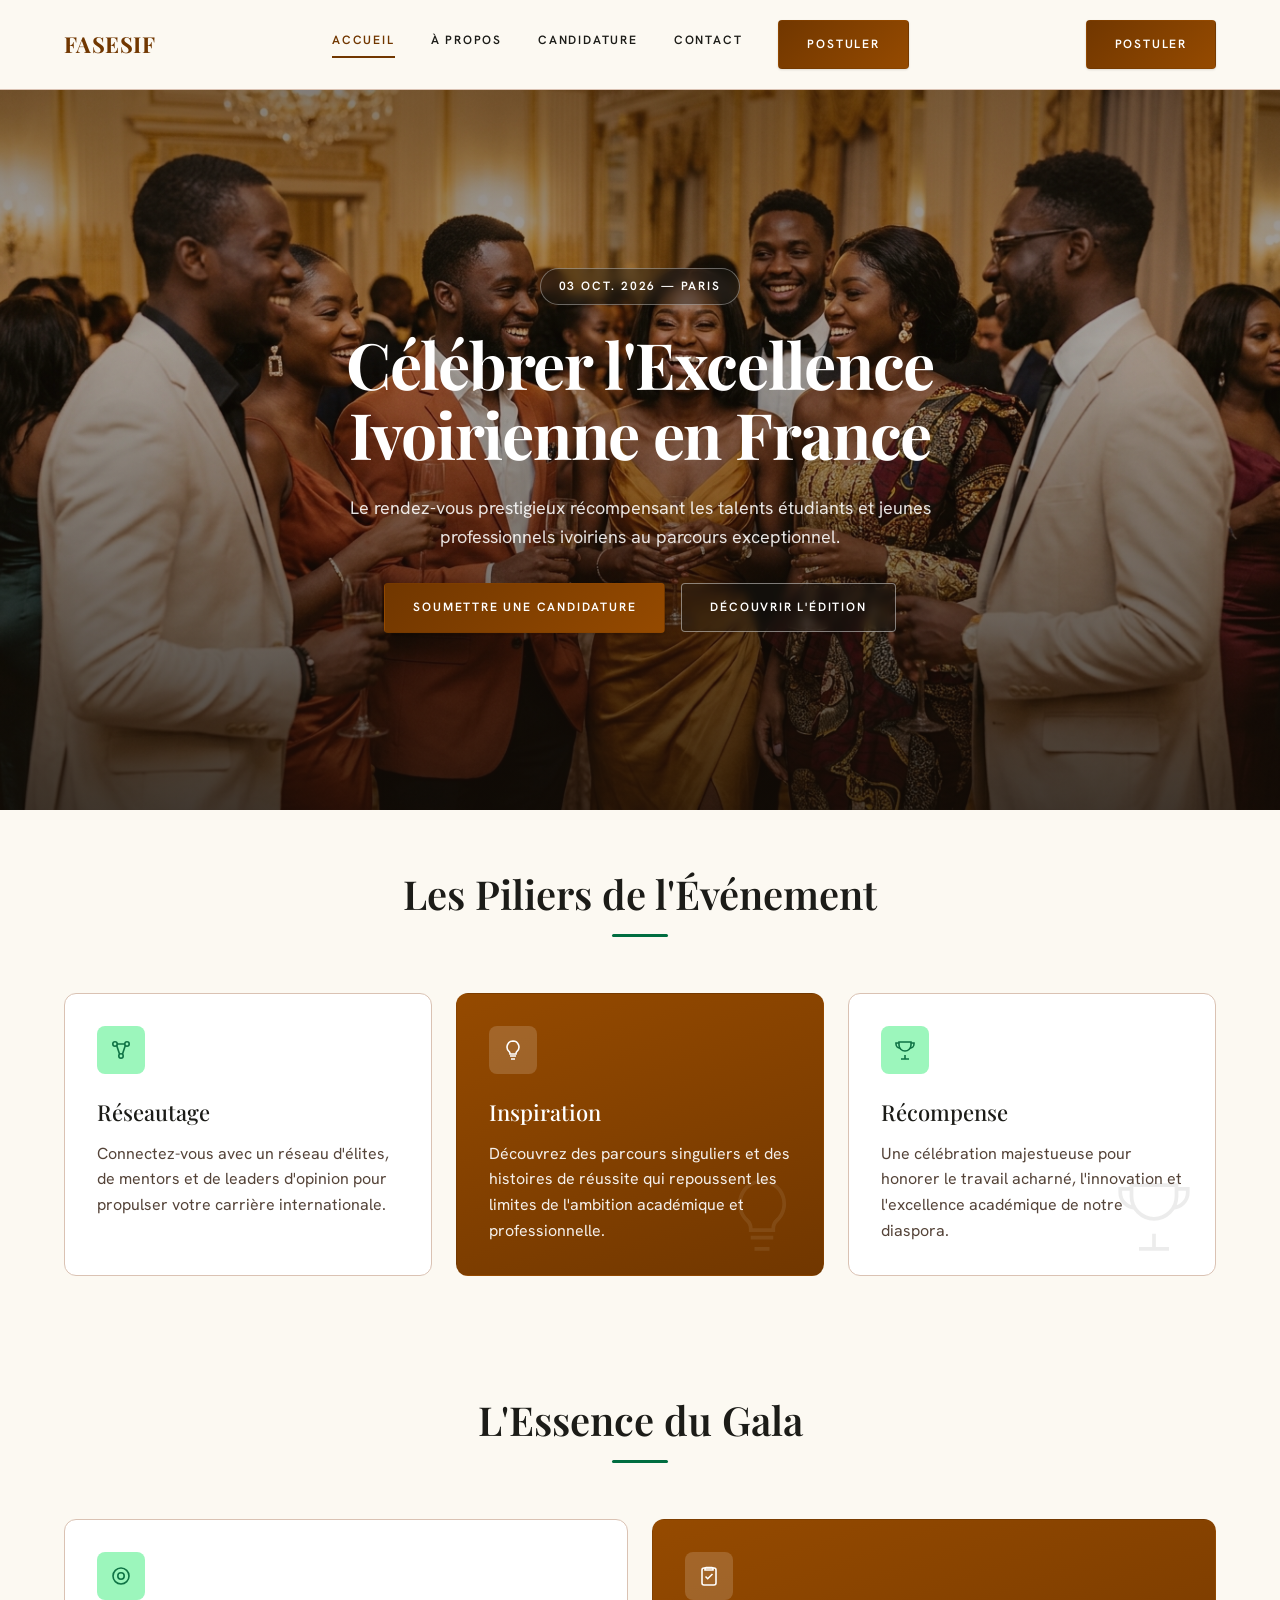
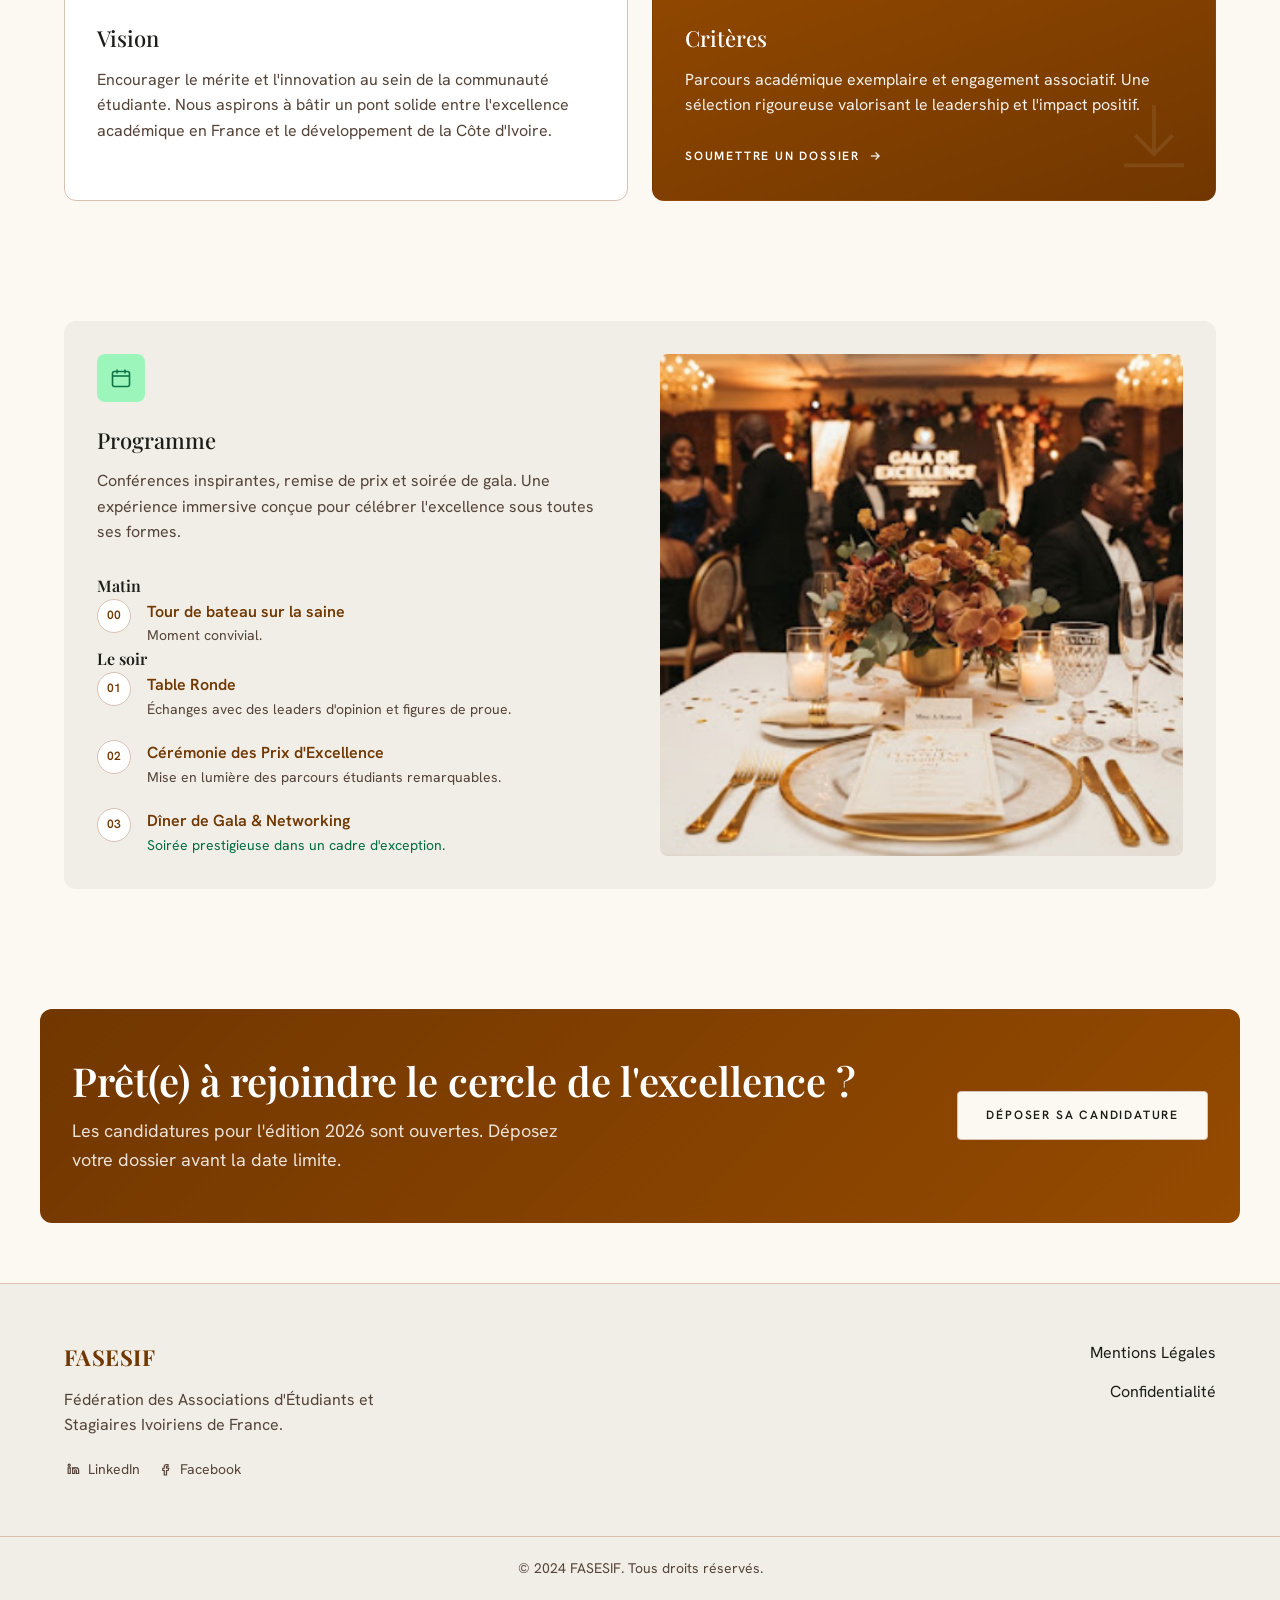
==== commit e7ad2838: "commit 5" ====
--- a/index.html
+++ b/index.html
@@ -132,11 +132,24 @@
             <h3 class="headline-md" style="font-size:22px; margin-bottom:14px;">Programme</h3>
             <p class="body-md" style="color:var(--color-on-surface-variant); margin-bottom:28px;">Conférences inspirantes, remise de prix et soirée de gala. Une expérience immersive conçue pour célébrer l'excellence sous toutes ses formes.</p>
 
+            <h4>Matin</h4>
             <div class="programme-list">
               <div class="programme-item">
+                <span class="programme-item__number">00</span>
+                <div>
+                  <p class="body-md" style="font-weight:600; color:var(--color-primary);">Tour de bateau sur la saine</p>
+                  <p class="body-md" style="color:var(--color-on-surface-variant); font-size:14px;">Moment convivial.</p>
+                </div>
+              </div>
+            </div>
+
+
+            <h4>Le soir</h4>
+            <div class="programme-list">
+              <div class="programme-item">
                 <span class="programme-item__number">01</span>
                 <div>
-                  <p class="body-md" style="font-weight:600; color:var(--color-primary);">Masterclass &amp; Conférences</p>
+                  <p class="body-md" style="font-weight:600; color:var(--color-primary);">Table Ronde</p>
                   <p class="body-md" style="color:var(--color-on-surface-variant); font-size:14px;">Échanges avec des leaders d'opinion et figures de proue.</p>
                 </div>
               </div>
--- a/css/components.css
+++ b/css/components.css
@@ -167,6 +167,33 @@
 
 .btn:disabled { opacity: 0.5; cursor: not-allowed; transform: none !important; }
 
+.btn-spinner {
+  display: inline-block;
+  width: 14px;
+  height: 14px;
+  border: 2px solid currentColor;
+  border-right-color: transparent;
+  border-radius: 50%;
+  animation: btn-spin 0.7s linear infinite;
+  vertical-align: -2px;
+}
+
+@keyframes btn-spin {
+  to { transform: rotate(360deg); }
+}
+
+.form-error {
+  display: flex;
+  align-items: flex-start;
+  gap: 10px;
+  background: var(--color-error-container);
+  color: var(--color-on-error-container);
+  border-radius: var(--radius-md);
+  padding: 14px 16px;
+  font-size: 14px;
+  margin-top: 20px;
+}
+
 /* ---- Chips / badges --------------------------------------------------------- */
 
 .chip {
@@ -463,6 +490,17 @@
 }
 .stepper__step.is-active .stepper__label { color: var(--color-primary); }
 
+.stepper--4 { max-width: 760px; gap: 8px; }
+.stepper--4 .stepper__step { min-width: 70px; }
+.stepper--4 .stepper__label { font-size: 10px; letter-spacing: 0.04em; }
+.stepper--4 .stepper__circle { width: 36px; height: 36px; font-size: 14px; }
+
+@media (max-width: 640px) {
+  .stepper--4 { gap: 4px; }
+  .stepper--4 .stepper__label { display: none; }
+  .stepper--4 .stepper__line { min-width: 16px; }
+}
+
 /* ---- Hero (image + overlay) ------------------------------------------------------ */
 
 .hero {
@@ -482,7 +520,7 @@
   content: "";
   position: absolute;
   inset: 0;
-  z-index: 1;   /* ← ajouté */
+  z-index: 1;
   background:
     linear-gradient(180deg, rgba(28,18,10,0.55) 0%, rgba(28,18,10,0.35) 35%, rgba(20,13,7,0.78) 100%);
 }
--- a/css/pages.css
+++ b/css/pages.css
@@ -30,6 +30,19 @@
     linear-gradient(160deg, #3d2010 0%, #22110a 55%, #150c07 100%);
 }
 
+/* Real photo, when present, sits behind the dark overlay (.hero::before)
+   and in front of the CSS gradient fallback above. Drop a file at
+   assets/img/hero-accueil.jpg — no other change needed. If the file is
+   missing, the <img> removes itself on error and the gradient shows through. */
+.hero__bg-img {
+  position: absolute;
+  inset: 0;
+  width: 100%;
+  height: 100%;
+  object-fit: cover;
+  z-index: 0;
+}
+
 .hero--candidature {
   background-image:
     radial-gradient(circle at 25% 20%, rgba(196, 160, 40, 0.3), transparent 40%),
@@ -102,10 +115,10 @@
 }
 
 .programme-photo {
-  overflow: hidden;
   border-radius: var(--radius-lg);
   min-height: 320px;
   height: 100%;
+  overflow: hidden;
   background-color: #2b1608;
   background-image:
     radial-gradient(circle at 25% 15%, rgba(255, 224, 133, 0.32), transparent 42%),
@@ -113,7 +126,149 @@
     linear-gradient(150deg, #422410 0%, #23120a 100%);
 }
 
+/* Real photo, when present, covers the gradient fallback above.
+   Drop a file at assets/img/programme-diner.jpg — no other change needed. */
+.programme-photo img {
+  width: 100%;
+  height: 100%;
+  min-height: 320px;
+  object-fit: cover;
+  display: block;
+}
+
+@media (max-width: 860px) { .programme-photo img { min-height: 240px; } }
+
 @media (max-width: 860px) { .programme-photo { min-height: 240px; } }
+
+/* ---- Category picker (candidature.html) ---- */
+
+.category-grid {
+  display: grid;
+  grid-template-columns: 1fr 1fr;
+  gap: var(--gutter);
+}
+
+@media (max-width: 780px) {
+  .category-grid { grid-template-columns: 1fr; }
+}
+
+.category-card {
+  display: flex;
+  flex-direction: column;
+  height: 100%;
+}
+
+.category-card__number {
+  font-family: var(--font-display);
+  font-size: 15px;
+  font-weight: 700;
+  color: var(--color-outline);
+  letter-spacing: 0.05em;
+}
+
+.category-card__title {
+  margin-top: 10px;
+  margin-bottom: 14px;
+  font-size: 24px;
+}
+
+.category-card__desc {
+  color: var(--color-on-surface-variant);
+  margin-bottom: 20px;
+}
+
+.category-card__block-title {
+  font-family: var(--font-body);
+  font-size: 12px;
+  font-weight: 600;
+  letter-spacing: 0.08em;
+  text-transform: uppercase;
+  color: var(--color-primary);
+  margin-bottom: 10px;
+  margin-top: 18px;
+}
+
+.reward-row {
+  display: flex;
+  flex-wrap: wrap;
+  gap: 8px;
+  margin-bottom: 8px;
+}
+
+.reward-chip {
+  display: inline-flex;
+  align-items: center;
+  gap: 6px;
+  padding: 5px 12px;
+  border-radius: var(--radius-full);
+  background: rgba(196, 160, 40, 0.14);
+  border: 1px solid rgba(196, 160, 40, 0.35);
+  color: var(--color-on-tertiary-container);
+  font-size: 13px;
+  font-weight: 500;
+}
+
+.category-card__footer {
+  margin-top: auto;
+  padding-top: 20px;
+  border-top: 1px solid var(--color-outline-variant);
+  display: flex;
+  align-items: center;
+  justify-content: space-between;
+  gap: 12px;
+  flex-wrap: wrap;
+}
+
+.category-deadline {
+  font-size: 13px;
+  color: var(--color-outline);
+}
+
+.category-intro-banner {
+  background: var(--color-surface-container-low);
+  border: 1px solid var(--color-outline-variant);
+  border-radius: var(--radius-lg);
+  padding: 20px 24px;
+  display: flex;
+  align-items: center;
+  gap: 16px;
+  margin-bottom: 40px;
+  flex-wrap: wrap;
+}
+
+.category-intro-banner__icon {
+  width: 44px; height: 44px; flex-shrink: 0;
+  border-radius: var(--radius-md);
+  background: var(--color-surface-container-lowest);
+  border: 1px solid var(--color-outline-variant);
+  display: flex; align-items: center; justify-content: center;
+  color: var(--color-primary);
+}
+
+/* ---- Category-specific wizard page: back link + eyebrow ---- */
+
+.category-back-link {
+  display: inline-flex;
+  align-items: center;
+  gap: 6px;
+  font-size: 13px;
+  color: var(--color-on-surface-variant);
+  margin-bottom: 20px;
+}
+
+.category-back-link svg { width: 14px; height: 14px; }
+
+.info-block {
+  margin-bottom: 28px;
+}
+
+.info-block__title {
+  font-size: 16px;
+  text-transform: uppercase;
+  letter-spacing: 0.05em;
+  color: var(--color-primary);
+  margin-bottom: 14px;
+}
 
 /* ---- À propos page ---- */
 
@@ -132,11 +287,21 @@
   border-radius: var(--radius-xl);
   height: 380px;
   margin-top: var(--gutter);
+  overflow: hidden;
   background-color: #2b1608;
   background-image:
     radial-gradient(circle at 30% 20%, rgba(255, 224, 133, 0.3), transparent 40%),
     radial-gradient(circle at 75% 60%, rgba(0, 109, 64, 0.25), transparent 45%),
     linear-gradient(150deg, #3d2010 0%, #201005 100%);
+}
+
+/* Real photo, when present, covers the gradient fallback above.
+   Drop a file at assets/img/about-gala.jpg — no other change needed. */
+.about-photo img {
+  width: 100%;
+  height: 100%;
+  object-fit: cover;
+  display: block;
 }
 
 .event-tag-row { display: flex; gap: 10px; flex-wrap: wrap; margin-top: 20px; }
@@ -333,27 +498,3 @@
 }
 
 .next-step-card__icon svg { width: 20px; height: 20px; }
-
-.hero__bg-img {
-  position: absolute;
-  inset: 0;
-  width: 100%;
-  height: 100%;
-  object-fit: cover;
-  z-index: 0;
-}
-
-.programme-photo img {
-  width: 100%;
-  height: 100%;
-  min-height: 320px;
-  object-fit: cover;
-  display: block;
-}
-
-.about-photo img {
-  width: 100%;
-  height: 100%;
-  object-fit: cover;
-  display: block;
-}
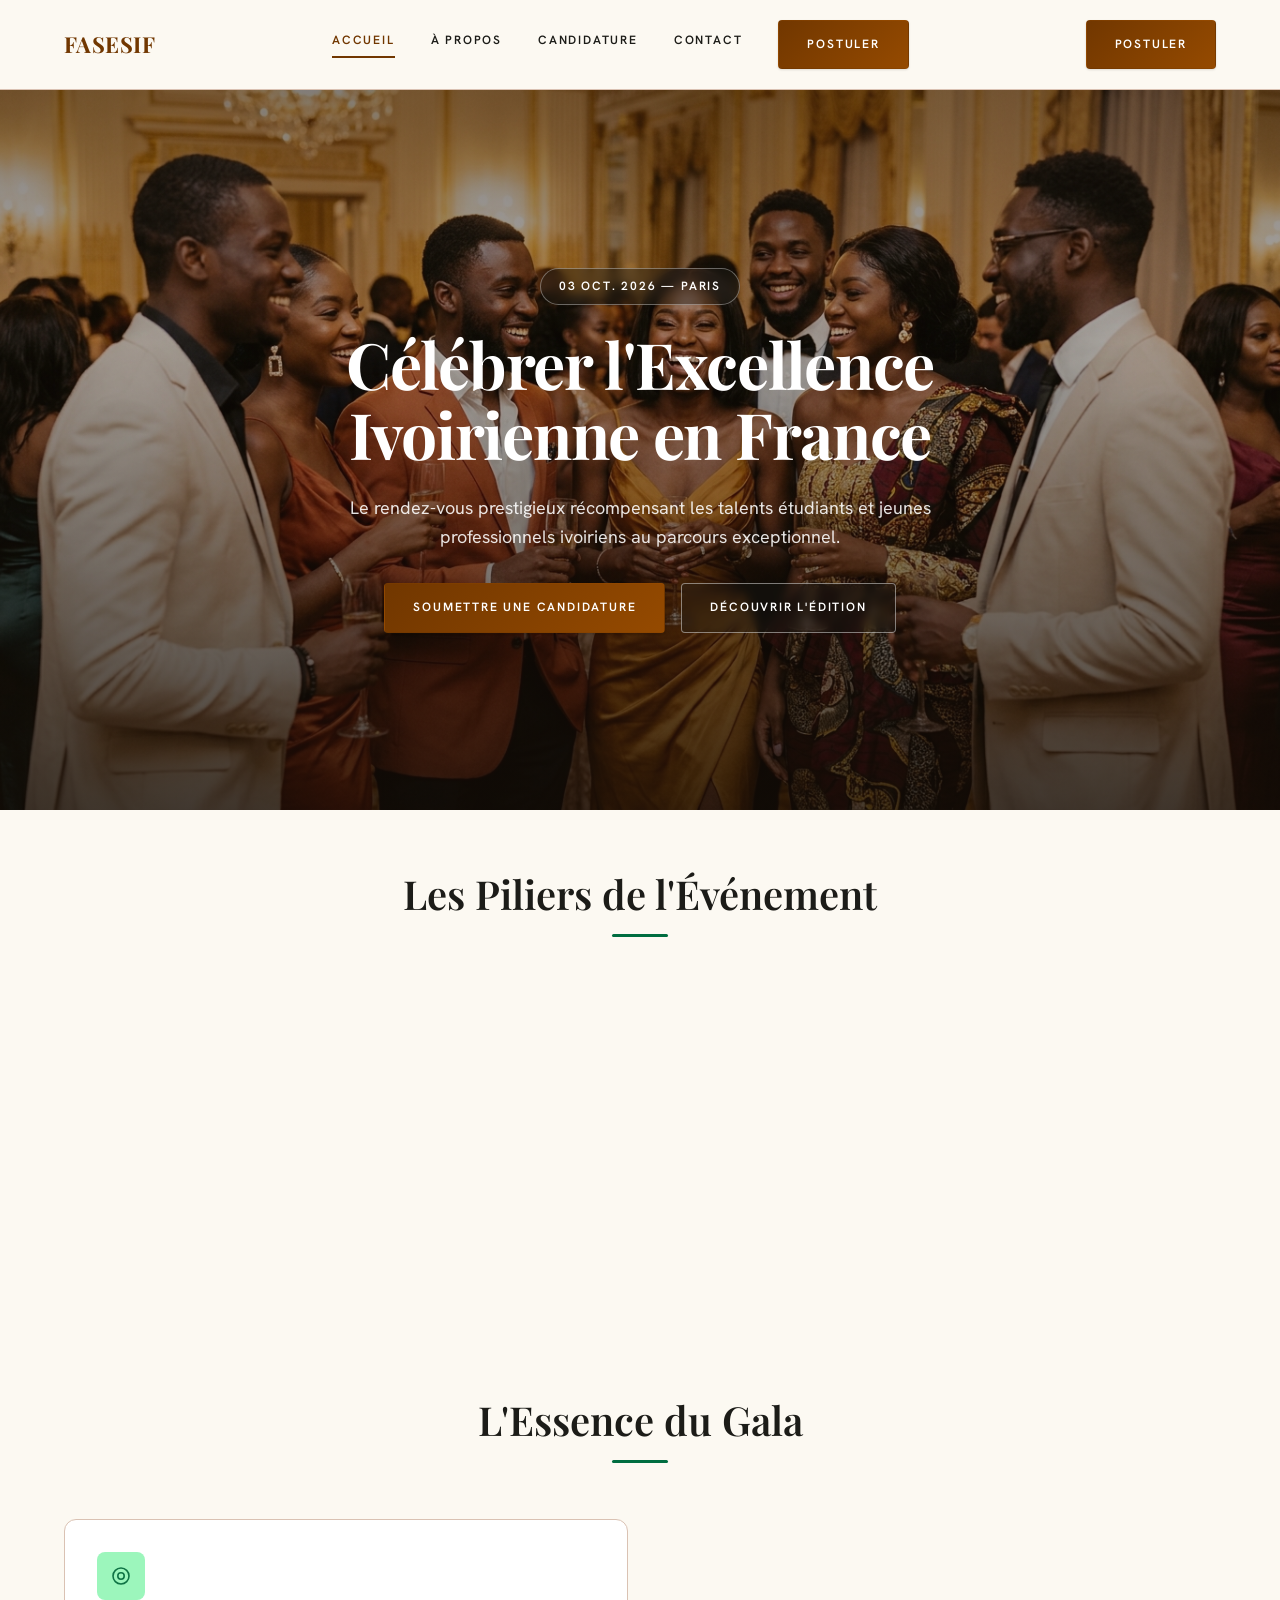
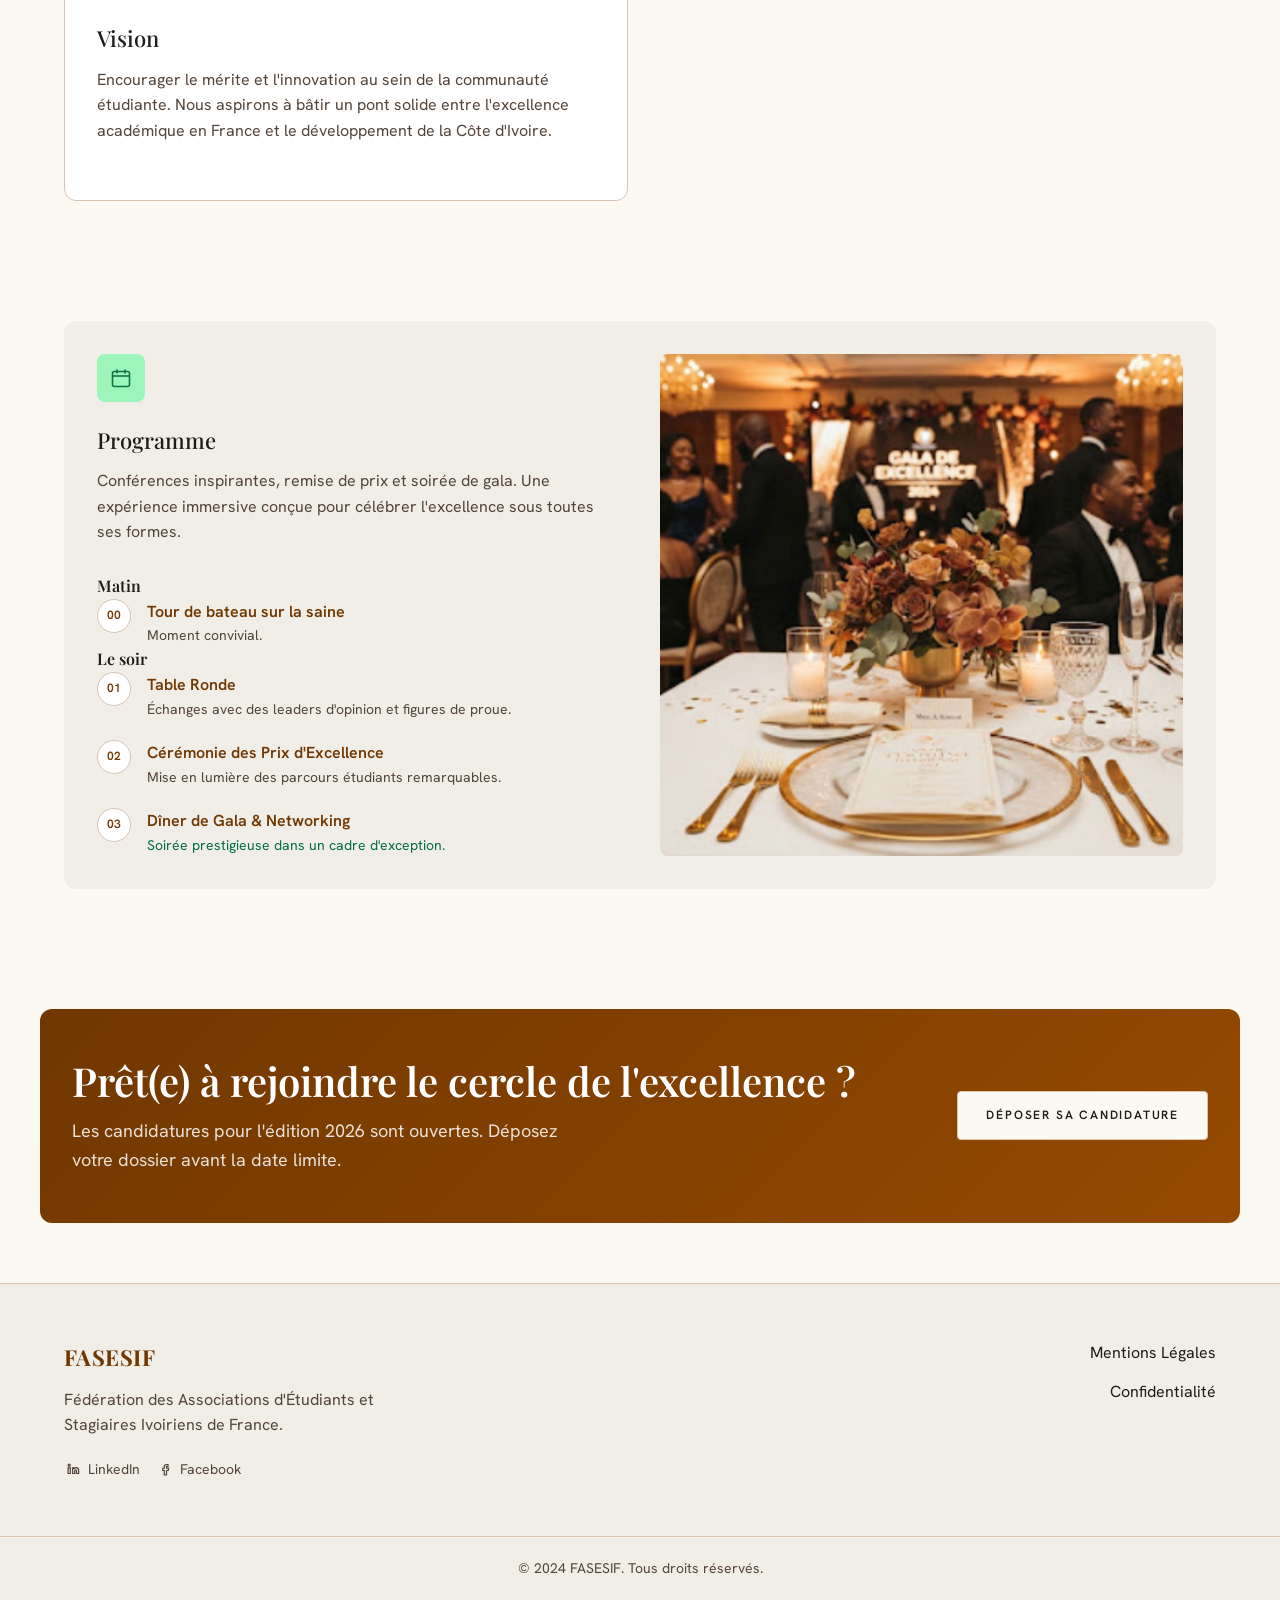
==== commit 712e9ab1: "modif1" ====
--- a/index.html
+++ b/index.html
@@ -12,6 +12,10 @@
 <link rel="stylesheet" href="css/base.css">
 <link rel="stylesheet" href="css/components.css">
 <link rel="stylesheet" href="css/pages.css">
+
+<!-- AOS CSS -->
+<link rel="stylesheet" href="https://unpkg.com/aos@next/dist/aos.css" />
+
 </head>
 <body>
 <a class="skip-link" href="#main">Aller au contenu</a>
@@ -58,7 +62,7 @@
       </div>
 
       <div class="grid-3">
-        <div class="card pillar-card">
+        <div class="card pillar-card"  data-aos="flip-left">
           <div class="card__icon">
             <svg viewBox="0 0 24 24" fill="none" stroke="currentColor" stroke-width="1.6"><circle cx="6" cy="6" r="2.2"/><circle cx="18" cy="6" r="2.2"/><circle cx="12" cy="18" r="2.2"/><line x1="7.6" y1="7.2" x2="10.6" y2="16.2"/><line x1="16.4" y1="7.2" x2="13.4" y2="16.2"/><line x1="8" y1="6" x2="16" y2="6"/></svg>
           </div>
@@ -66,7 +70,7 @@
           <p class="body-md" style="color:var(--color-on-surface-variant);">Connectez-vous avec un réseau d'élites, de mentors et de leaders d'opinion pour propulser votre carrière internationale.</p>
         </div>
 
-        <div class="card card--filled pillar-card">
+        <div class="card card--filled pillar-card"  data-aos="flip-up">
           <div class="watermark-icon" aria-hidden="true">
             <svg viewBox="0 0 24 24" fill="none" stroke="currentColor" stroke-width="1"><path d="M9 18h6M10 21h4M12 3a6 6 0 0 0-4 10.4c.7.6 1 1.4 1 2.3v.3h6v-.3c0-.9.3-1.7 1-2.3A6 6 0 0 0 12 3Z"/></svg>
           </div>
@@ -77,7 +81,7 @@
           <p class="body-md" style="opacity:.92;">Découvrez des parcours singuliers et des histoires de réussite qui repoussent les limites de l'ambition académique et professionnelle.</p>
         </div>
 
-        <div class="card pillar-card">
+        <div class="card pillar-card" data-aos="flip-right">
           <div class="watermark-icon" aria-hidden="true">
             <svg viewBox="0 0 24 24" fill="none" stroke="currentColor" stroke-width="1"><path d="M8 21h8M12 17v4M6 4h12v3a6 6 0 0 1-12 0V4Z"/><path d="M6 5H3v1a4 4 0 0 0 4 4M18 5h3v1a4 4 0 0 1-4 4"/></svg>
           </div>
@@ -99,7 +103,10 @@
       </div>
 
       <div class="essence-top-grid">
-        <div class="card">
+        <div class="card" data-aos="fade-zoom-in"
+            data-aos-easing="ease-in-back"
+            data-aos-delay="300"
+            data-aos-offset="0">
           <div class="card__icon">
             <svg viewBox="0 0 24 24" fill="none" stroke="currentColor" stroke-width="1.6"><circle cx="12" cy="12" r="8"/><circle cx="12" cy="12" r="3.2"/></svg>
           </div>
@@ -107,7 +114,11 @@
           <p class="body-md" style="color:var(--color-on-surface-variant);">Encourager le mérite et l'innovation au sein de la communauté étudiante. Nous aspirons à bâtir un pont solide entre l'excellence académique en France et le développement de la Côte d'Ivoire.</p>
         </div>
 
-        <div class="card card--filled essence-criteres">
+        <div class="card card--filled essence-criteres"
+        data-aos="flip-left"
+      data-aos-easing="ease-out-cubic"
+      data-aos-duration="2000"
+      >
           <div class="watermark-icon" aria-hidden="true">
             <svg viewBox="0 0 24 24" fill="none" stroke="currentColor" stroke-width="1"><path d="M12 3v13M7 11l5 5 5-5"/><path d="M4 19h16"/></svg>
           </div>
@@ -123,7 +134,10 @@
         </div>
       </div>
 
-      <div class="card essence-programme section-gap-top" style="background:var(--color-surface-container); border-color:transparent;">
+      <div 
+      class="card essence-programme section-gap-top" style="background:var(--color-surface-container); border-color:transparent;"
+       data-aos="fade-up"
+        data-aos-anchor-placement="center-bottom">
         <div class="programme-grid">
           <div>
             <div class="card__icon">
@@ -178,7 +192,7 @@
     </div>
   </section>
 
-  <section class="section">
+  <section class="section" data-aos="fade-down">
     <div class="container cta-band">
       <div>
         <h2 class="headline-lg" style="color:var(--color-on-primary);">Prêt(e) à rejoindre le cercle de l'excellence&nbsp;?</h2>
@@ -211,5 +225,16 @@
 </footer>
 
 <script src="js/main.js"></script>
+
+<!-- AOS JS -->
+<script src="https://unpkg.com/aos@next/dist/aos.js"></script>
+<script>
+  AOS.init({
+    duration: 800,
+    once: false, // <-- Rejoue l'animation au scroll montant et descendant
+    easing: 'ease-out-cubic',
+  });
+</script>
+
 </body>
 </html>
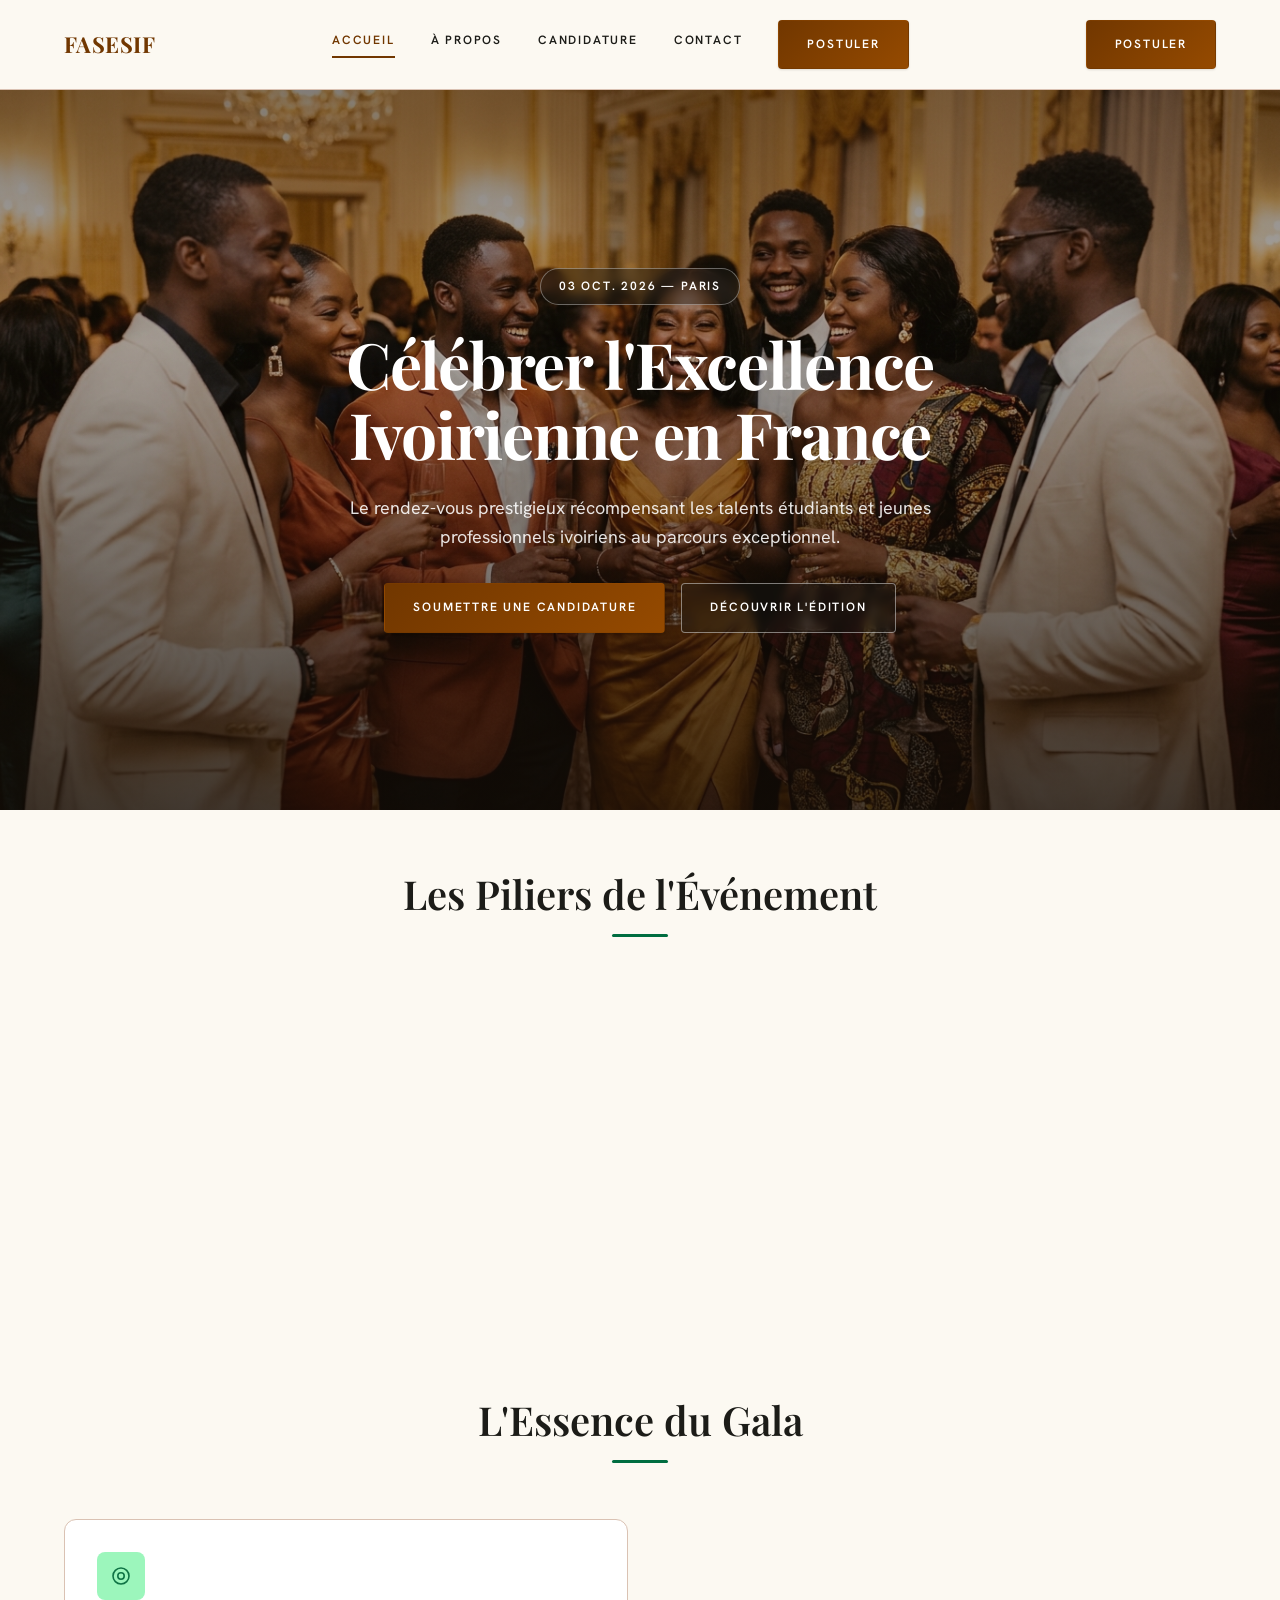
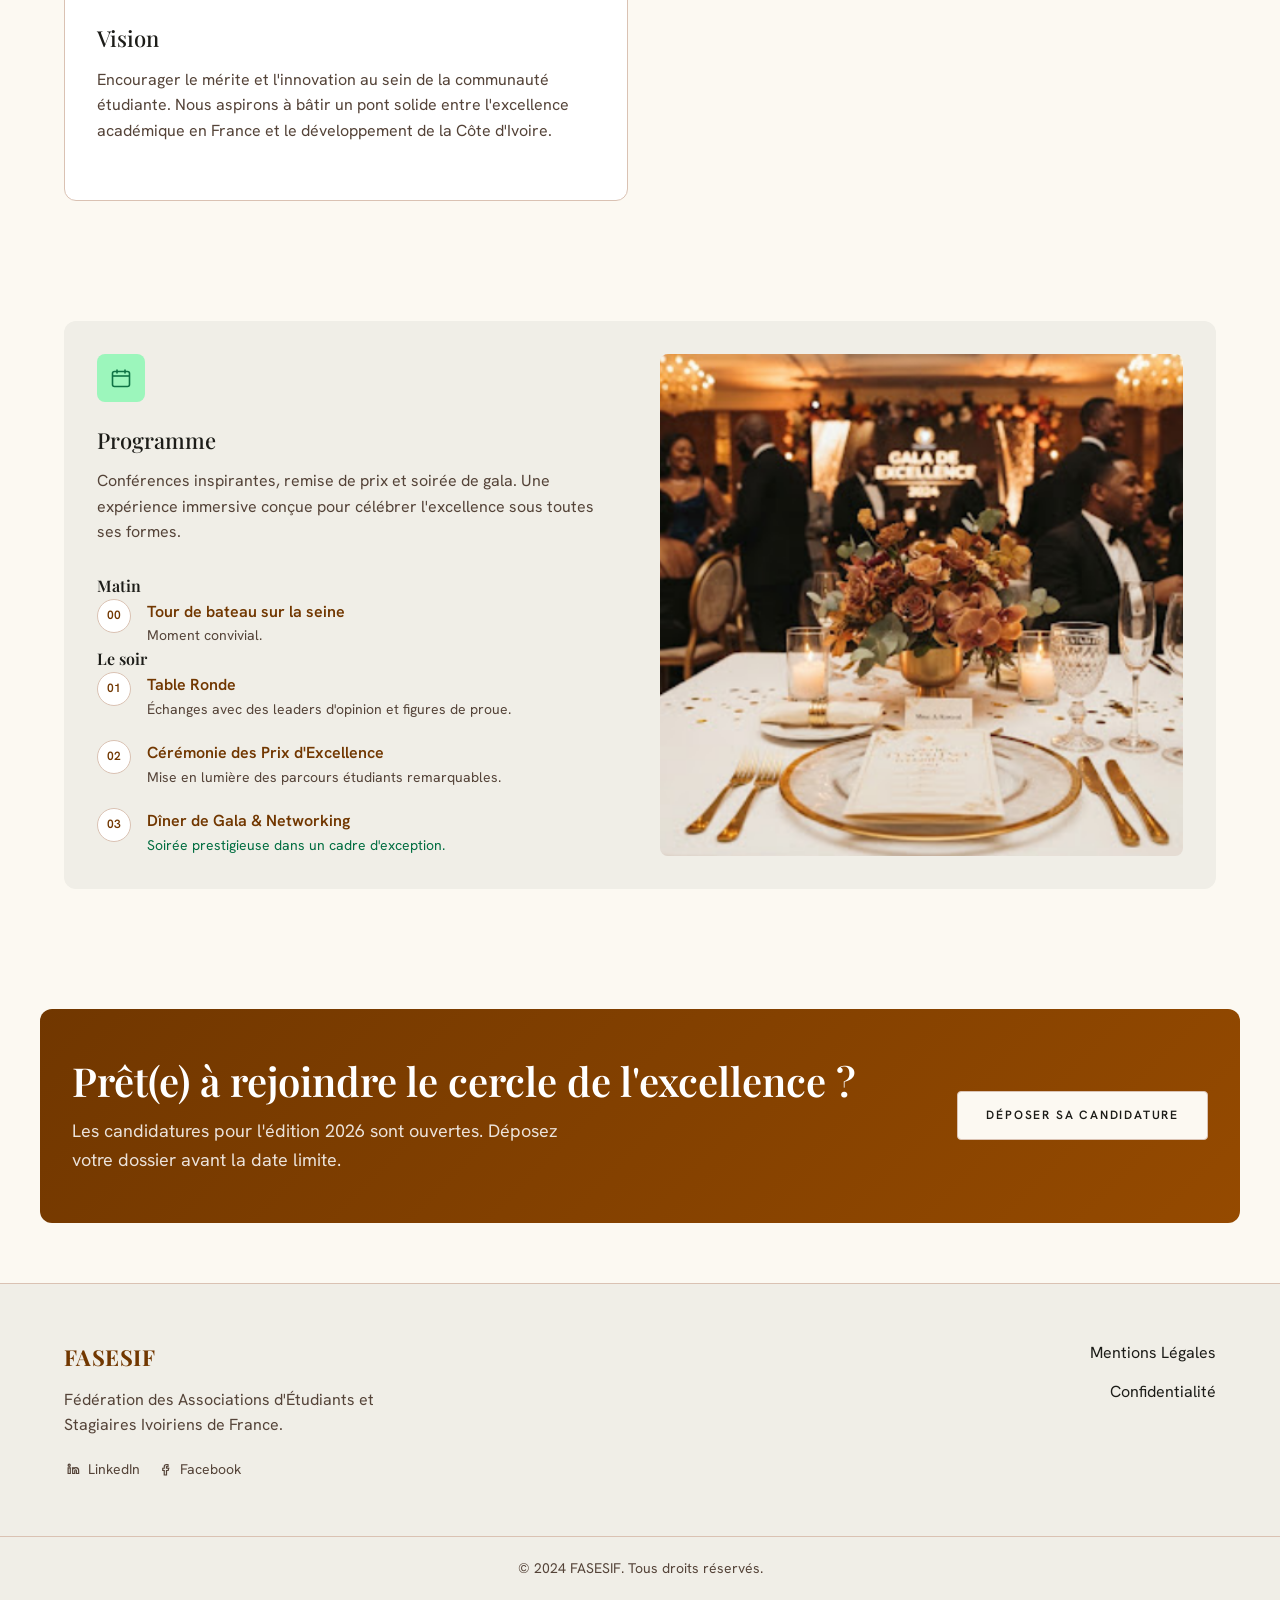
==== commit 3a60c57b: "modif 3" ====
--- a/index.html
+++ b/index.html
@@ -151,7 +151,7 @@
               <div class="programme-item">
                 <span class="programme-item__number">00</span>
                 <div>
-                  <p class="body-md" style="font-weight:600; color:var(--color-primary);">Tour de bateau sur la saine</p>
+                  <p class="body-md" style="font-weight:600; color:var(--color-primary);">Tour de bateau sur la seine</p>
                   <p class="body-md" style="color:var(--color-on-surface-variant); font-size:14px;">Moment convivial.</p>
                 </div>
               </div>
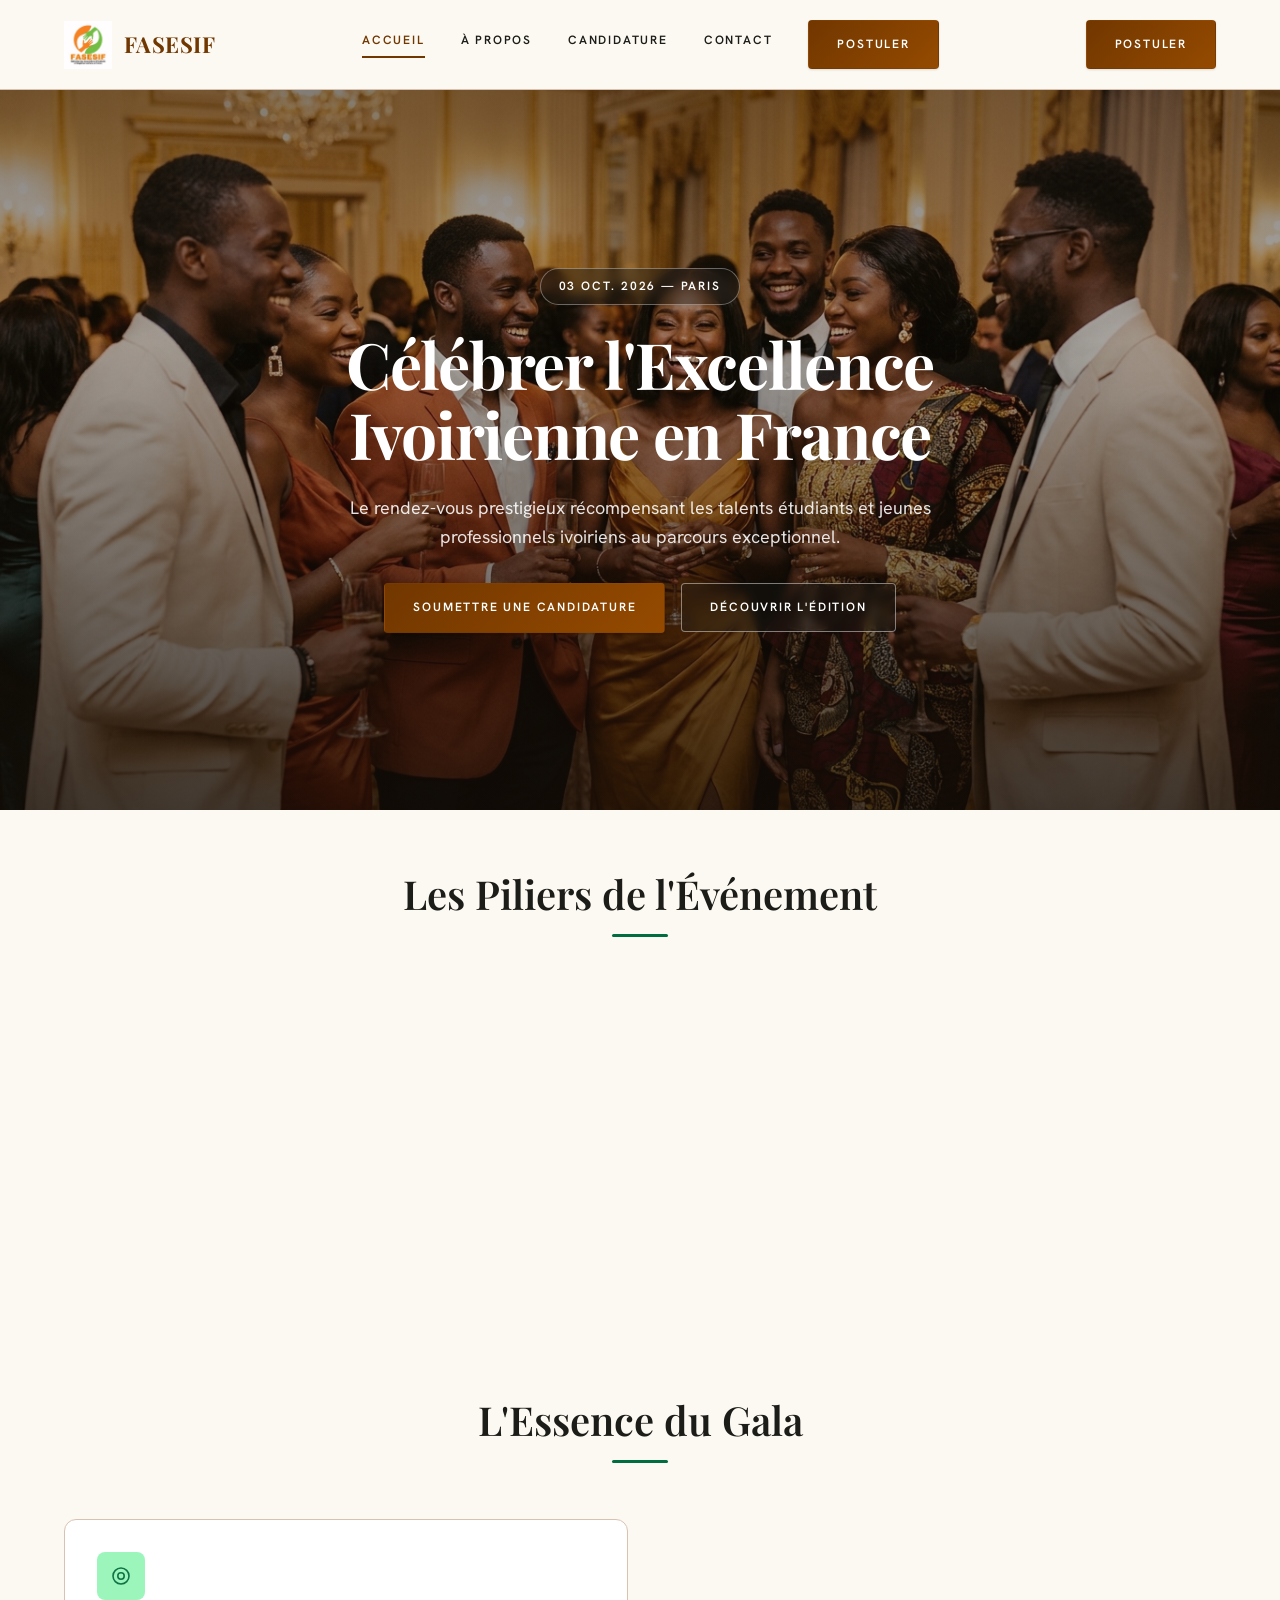
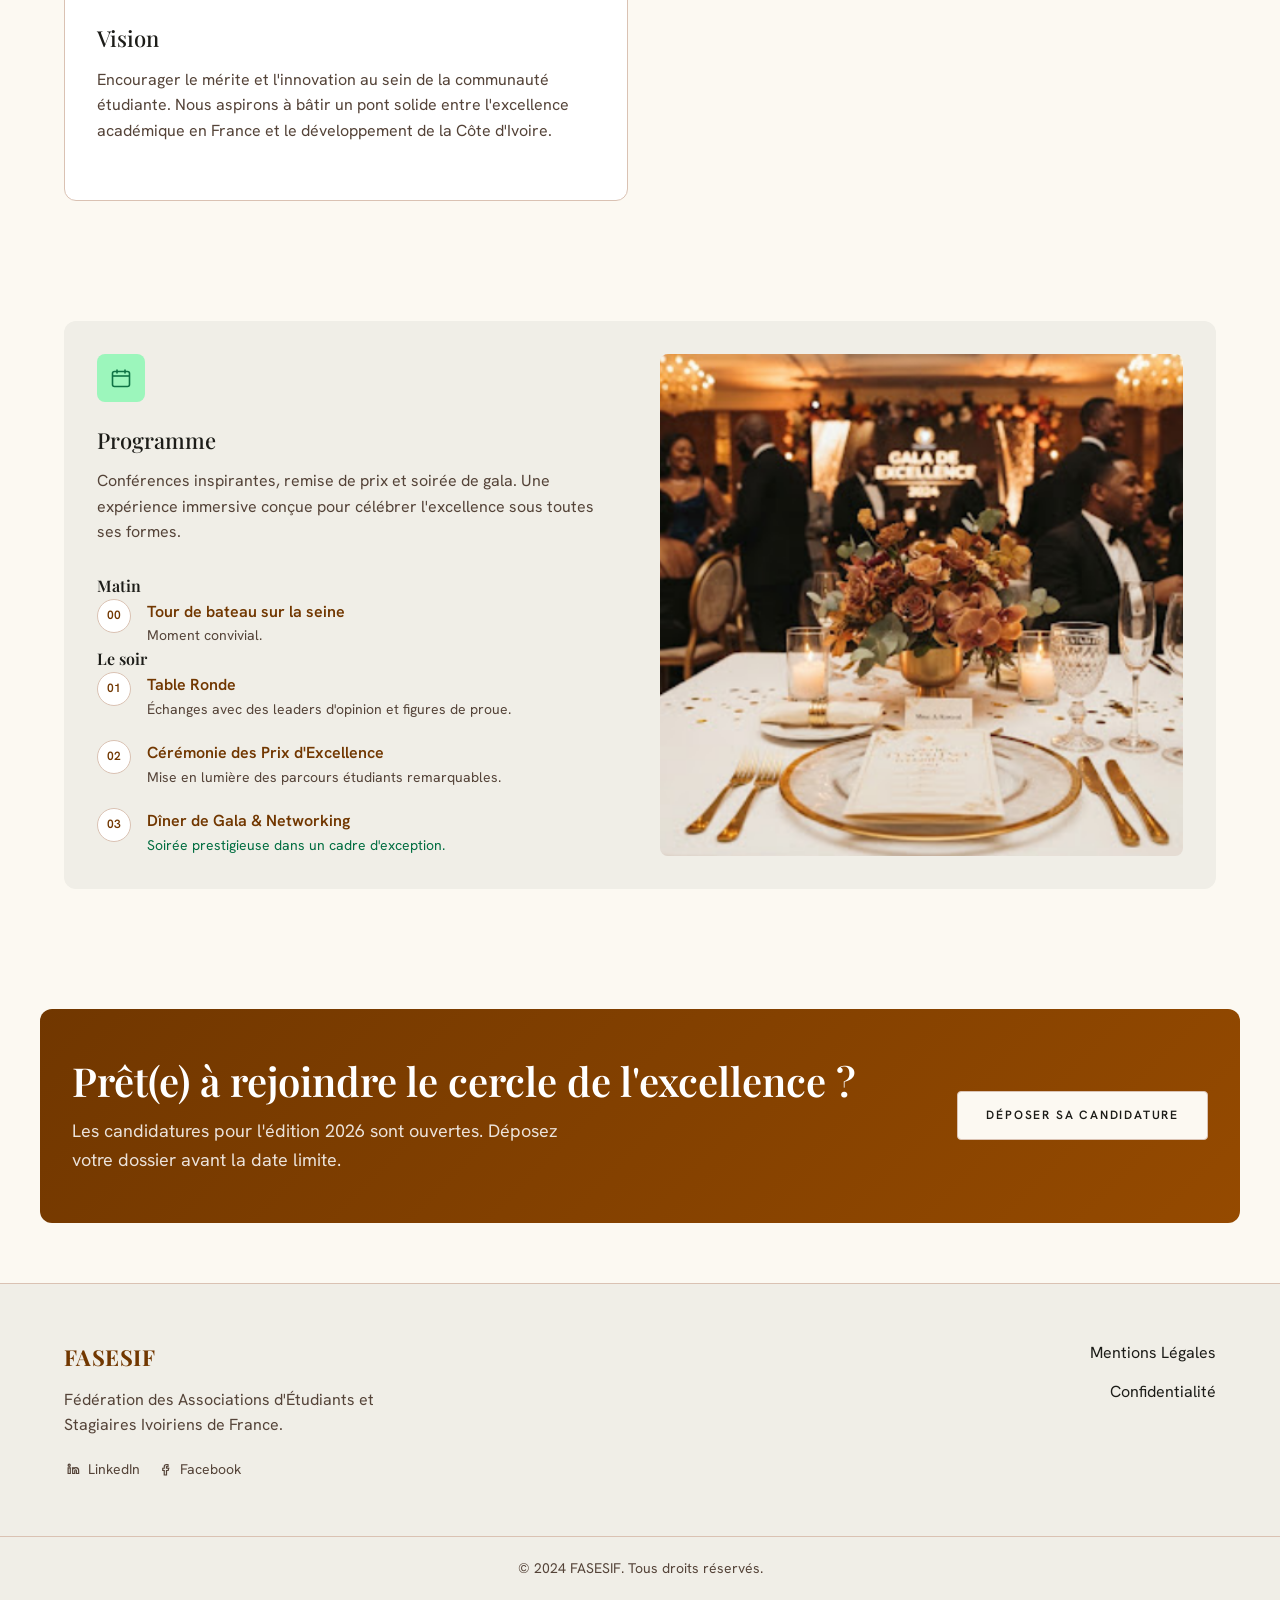
==== commit db2aac13: "logo commit" ====
--- a/index.html
+++ b/index.html
@@ -22,7 +22,7 @@
 
 <header class="site-header">
   <div class="container site-header__inner">
-    <a href="index.html" class="site-header__logo">FASESIF</a>
+    <a href="index.html" class="site-header__logo"> <img src="assets/img/logo.jpg" alt=""> <span>FASESIF</span></a>
     <nav class="site-nav" data-nav>
       <a class="site-nav__link" href="index.html" aria-current="page">Accueil</a>
       <a class="site-nav__link" href="a-propos.html">À Propos</a>
--- a/css/components.css
+++ b/css/components.css
@@ -13,22 +13,48 @@
   -webkit-backdrop-filter: blur(12px);
   border-bottom: 1px solid var(--color-outline-variant);
 }
-
 .site-header__inner {
   display: flex;
   align-items: center;
   justify-content: space-between;
   gap: var(--gutter);
   padding-block: 20px;
-}
-
+  flex-wrap: nowrap; /* Empêche le passage à la ligne des éléments */
+}
+
+.site-header__logo {
+  display: inline-flex;
+  align-items: center;  /* Aligne verticalement le texte et l'image */
+  gap: 12px;             /* Espace entre l'image et le texte */
+  font-family: var(--font-display);
+  font-size: 22px;
+  font-weight: 700;
+  letter-spacing: 0.02em;
+  color: var(--color-primary);
+  text-decoration: none; /* Empêche le soulignement */
+}
+
+.site-header__logo img {
+  height: 40px; /* Réduit un chouïa la hauteur si c'est encore trop large */
+  width: auto;
+}
+
+/* 
 .site-header__logo {
   font-family: var(--font-display);
   font-size: 22px;
   font-weight: 700;
   letter-spacing: 0.02em;
   color: var(--color-primary);
-}
+  
+} */
+ .site-header__logo img {
+  height: 48px;
+  width: auto;
+  display: block;
+  flex-shrink: 0;
+}
+
 
 .site-nav {
   display: flex;
@@ -74,12 +100,24 @@
 @media (max-width: 860px) {
   .site-nav {
     position: fixed;
-    inset: 73px 0 0 0;
-    background: var(--color-surface);
+    /* On ancre le menu sous le header et il occupe tout le reste de l'écran */
+    top: 100%; 
+    left: 0;
+    right: 0;
+    bottom: 0;
+    height: calc(100vh - 100%);
+    
+    /* Fond parfaitement opaque et z-index au-dessus de tout le contenu de la page */
+    background-color: var(--color-surface, #fcf9f2);
+    z-index: 1000;
+    
     flex-direction: column;
     align-items: flex-start;
     gap: 4px;
     padding: 24px var(--margin-mobile);
+    overflow-y: auto; /* Permet de scroller si l'écran est petit */
+
+    /* Animation d'affichage */
     transform: translateY(-8px);
     opacity: 0;
     pointer-events: none;
@@ -98,10 +136,21 @@
     border-bottom: 1px solid var(--color-outline-variant);
   }
 
-  .nav-toggle { display: inline-flex; }
-
-  .site-header__actions .btn { display: none; }
-  .site-nav .btn { display: inline-flex; margin-top: 12px; }
+  .nav-toggle { 
+    display: inline-flex; 
+  }
+
+  .site-header__actions .btn { 
+    display: none; 
+  }
+  
+  .site-nav .btn { 
+    display: inline-flex; 
+    margin-top: 12px; 
+    width: 100%;
+    justify-content: center;
+  }
+   
 }
 
 /* ---- Buttons -------------------------------------------------------------- */
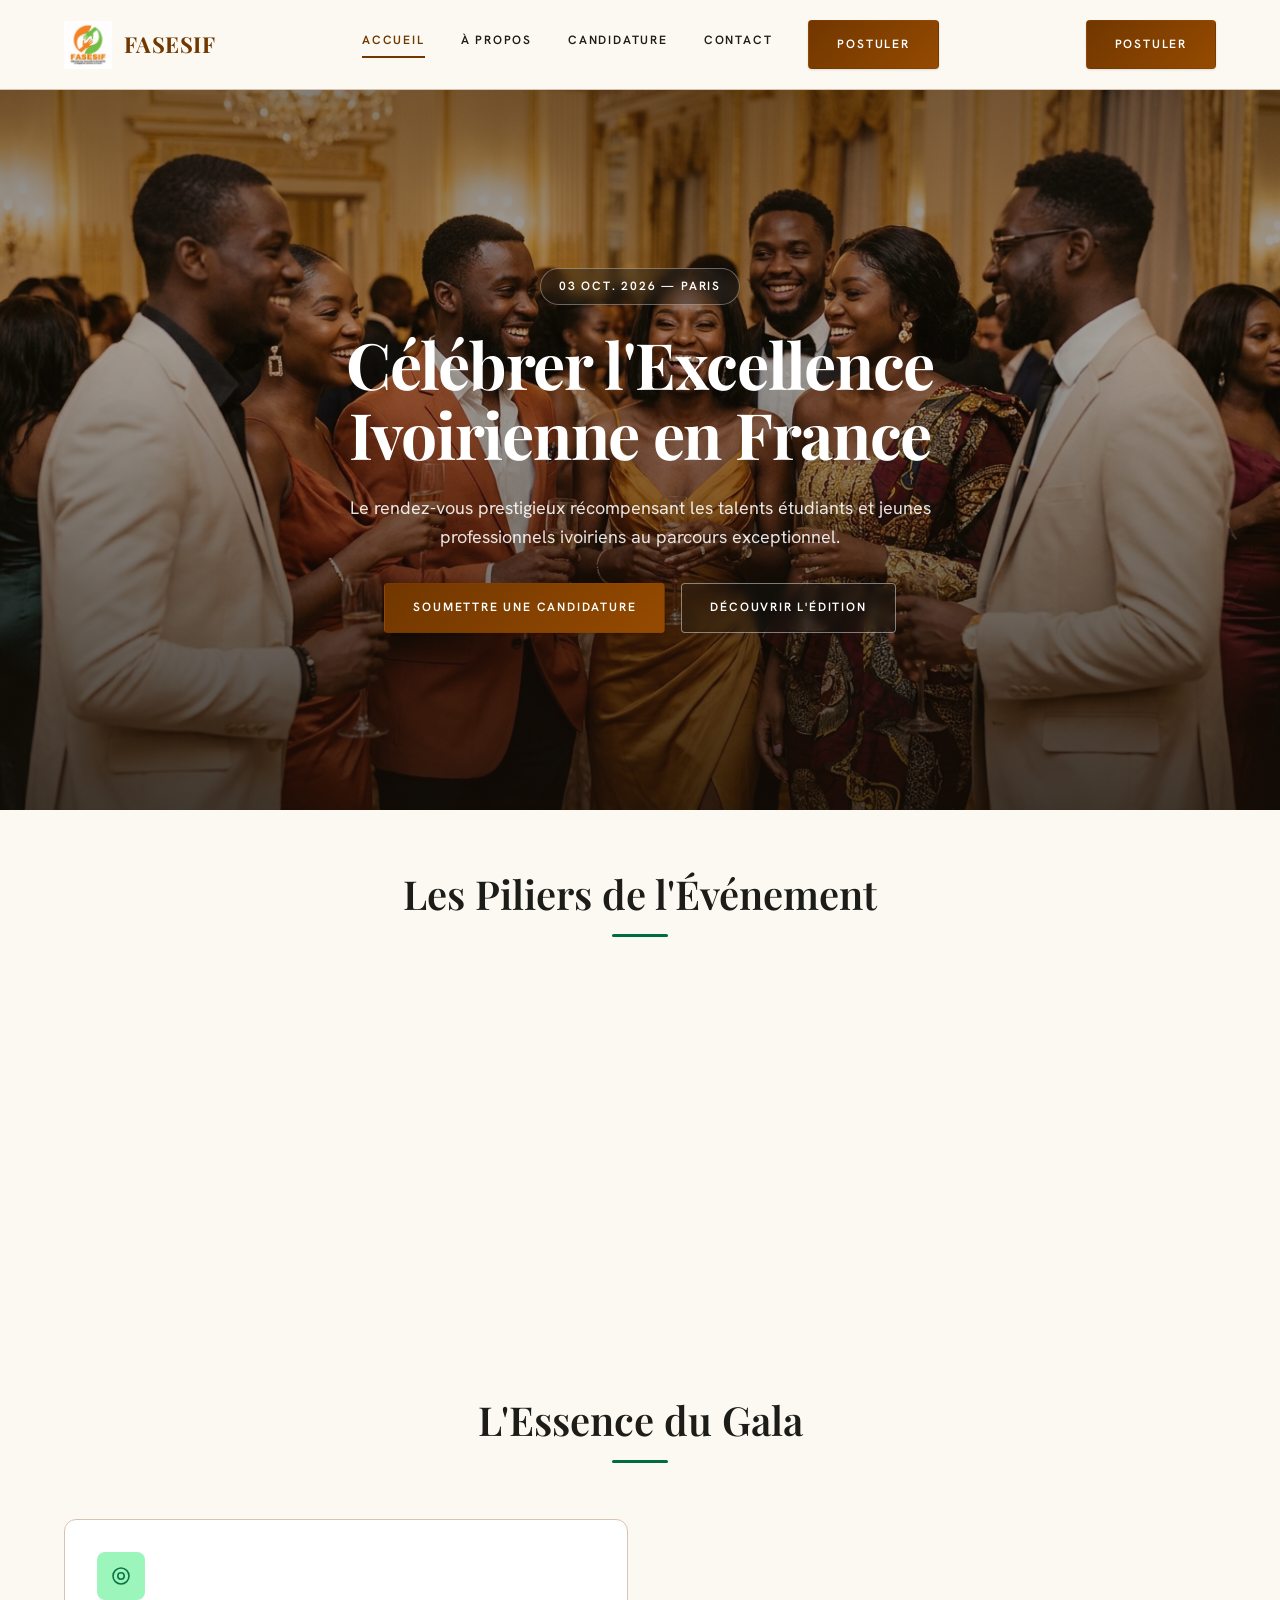
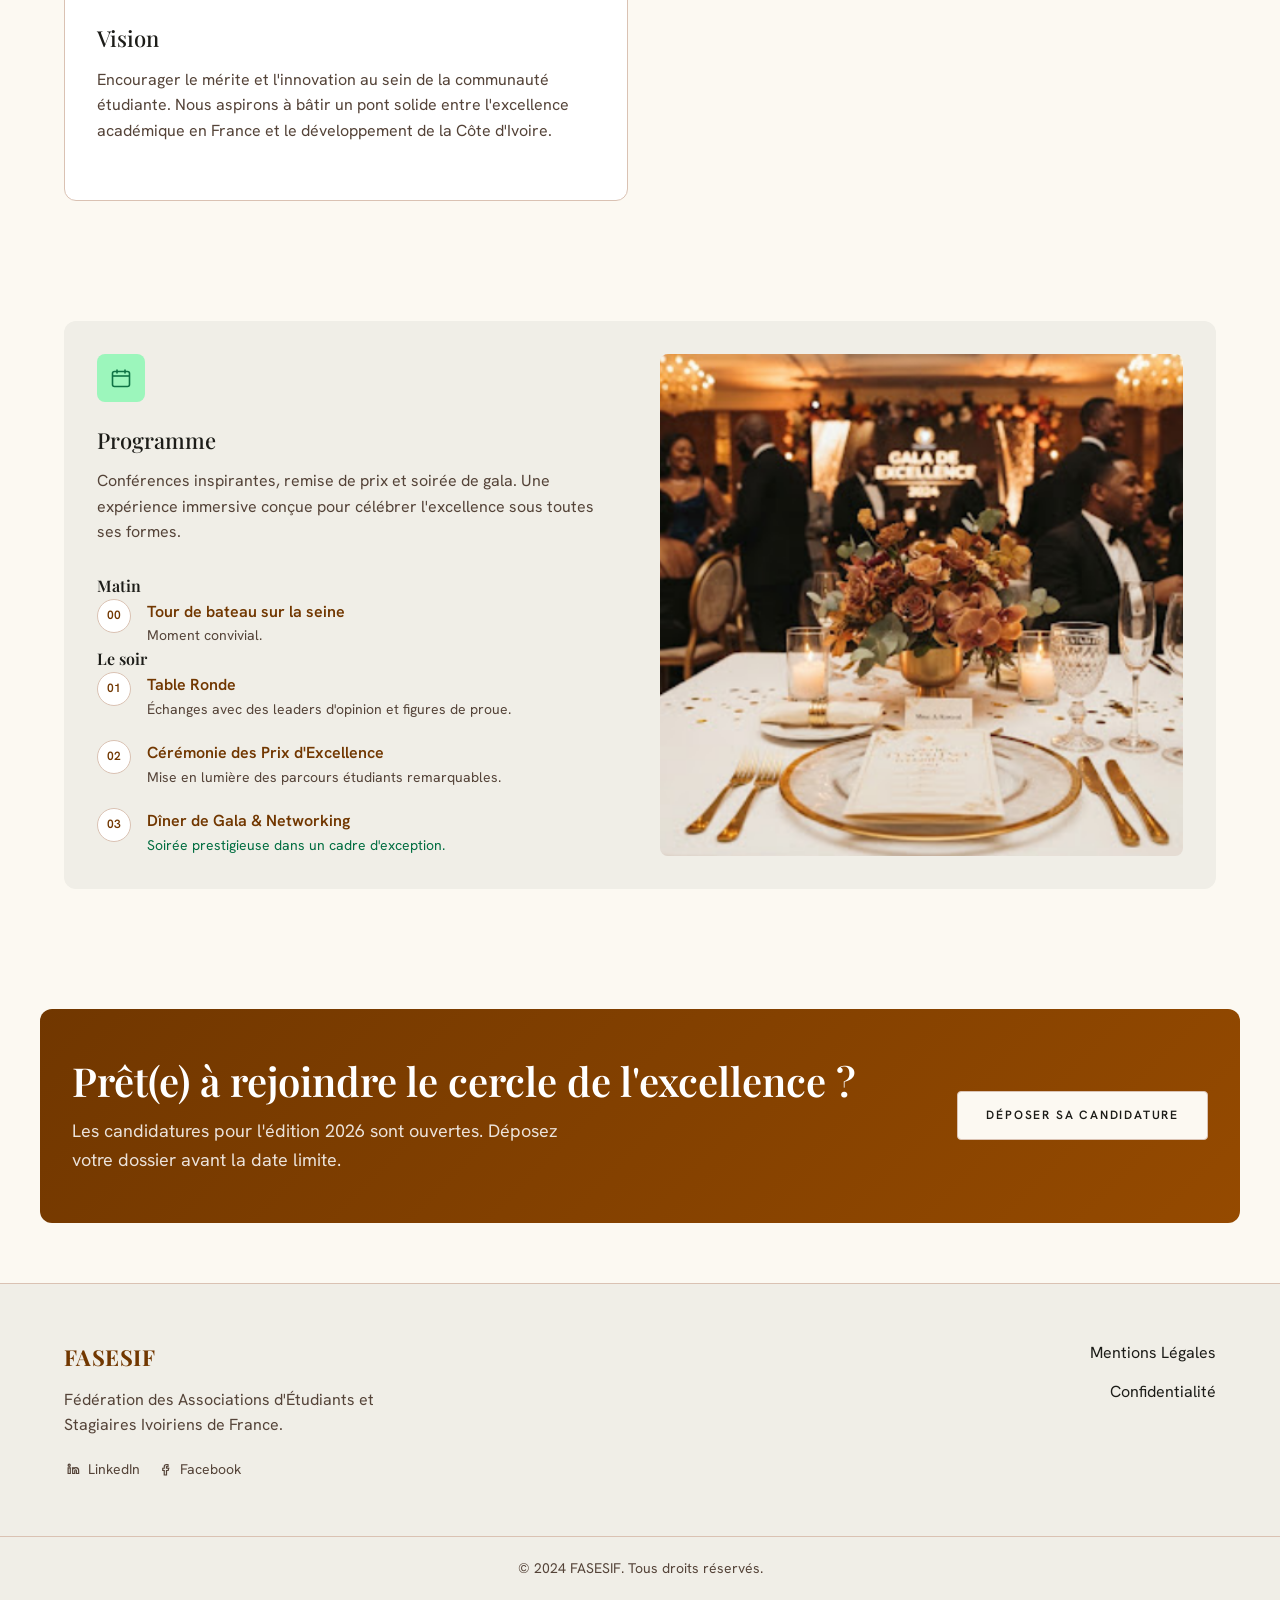
==== commit 7848d011: "update date" ====
--- a/index.html
+++ b/index.html
@@ -4,7 +4,7 @@
 <meta charset="UTF-8">
 <meta name="viewport" content="width=device-width, initial-scale=1.0">
 <title>FASESIF — Célébrer l'Excellence Ivoirienne en France</title>
-<meta name="description" content="La FASESIF récompense les talents étudiants et jeunes professionnels ivoiriens de France lors du Gala de l'Excellence Ivoirienne, le 03 octobre 2026 à Paris.">
+<meta name="description" content="La FASESIF récompense les talents étudiants et jeunes professionnels ivoiriens de France lors du Gala de l'Excellence Ivoirienne, le 07 novembre 2026 à Paris.">
 <link rel="preconnect" href="https://fonts.googleapis.com">
 <link rel="preconnect" href="https://fonts.gstatic.com" crossorigin>
 <link href="https://fonts.googleapis.com/css2?family=Playfair+Display:wght@500;600;700&family=Hanken+Grotesk:wght@400;500;600&display=swap" rel="stylesheet">
